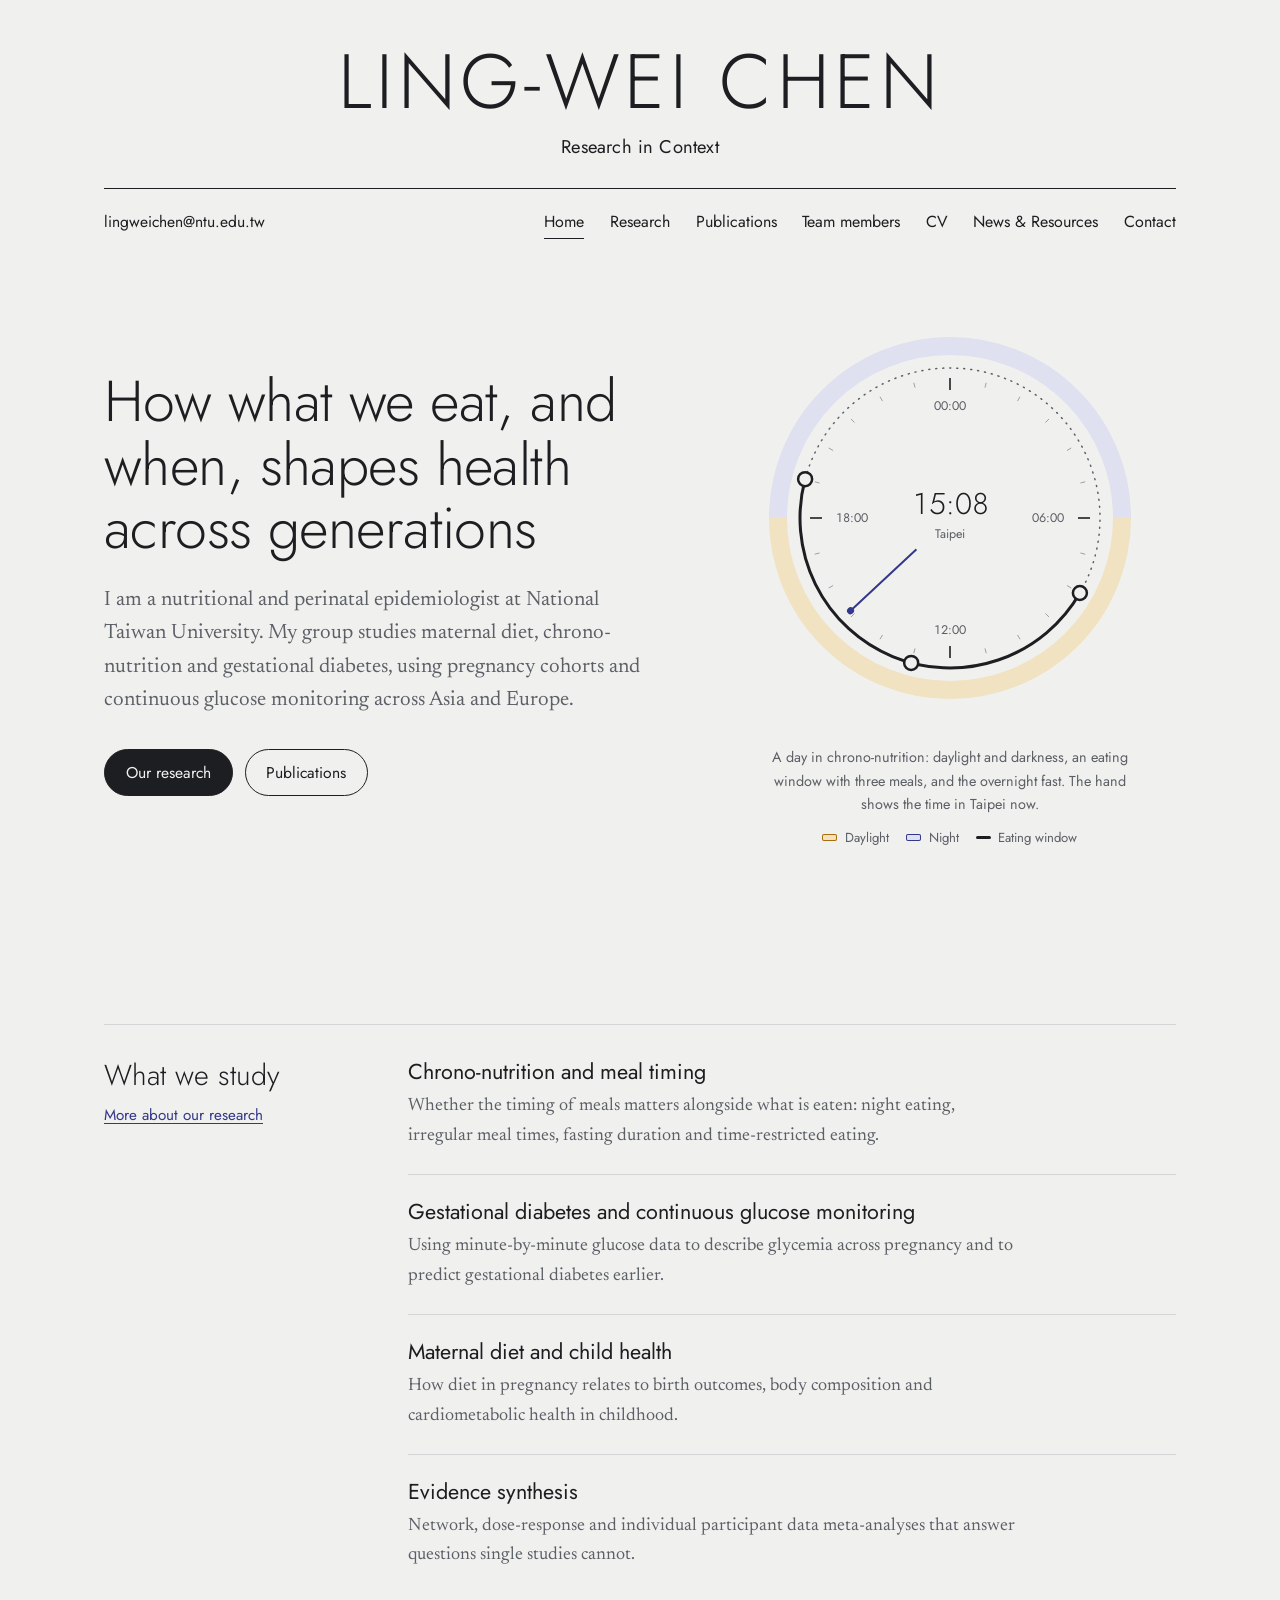
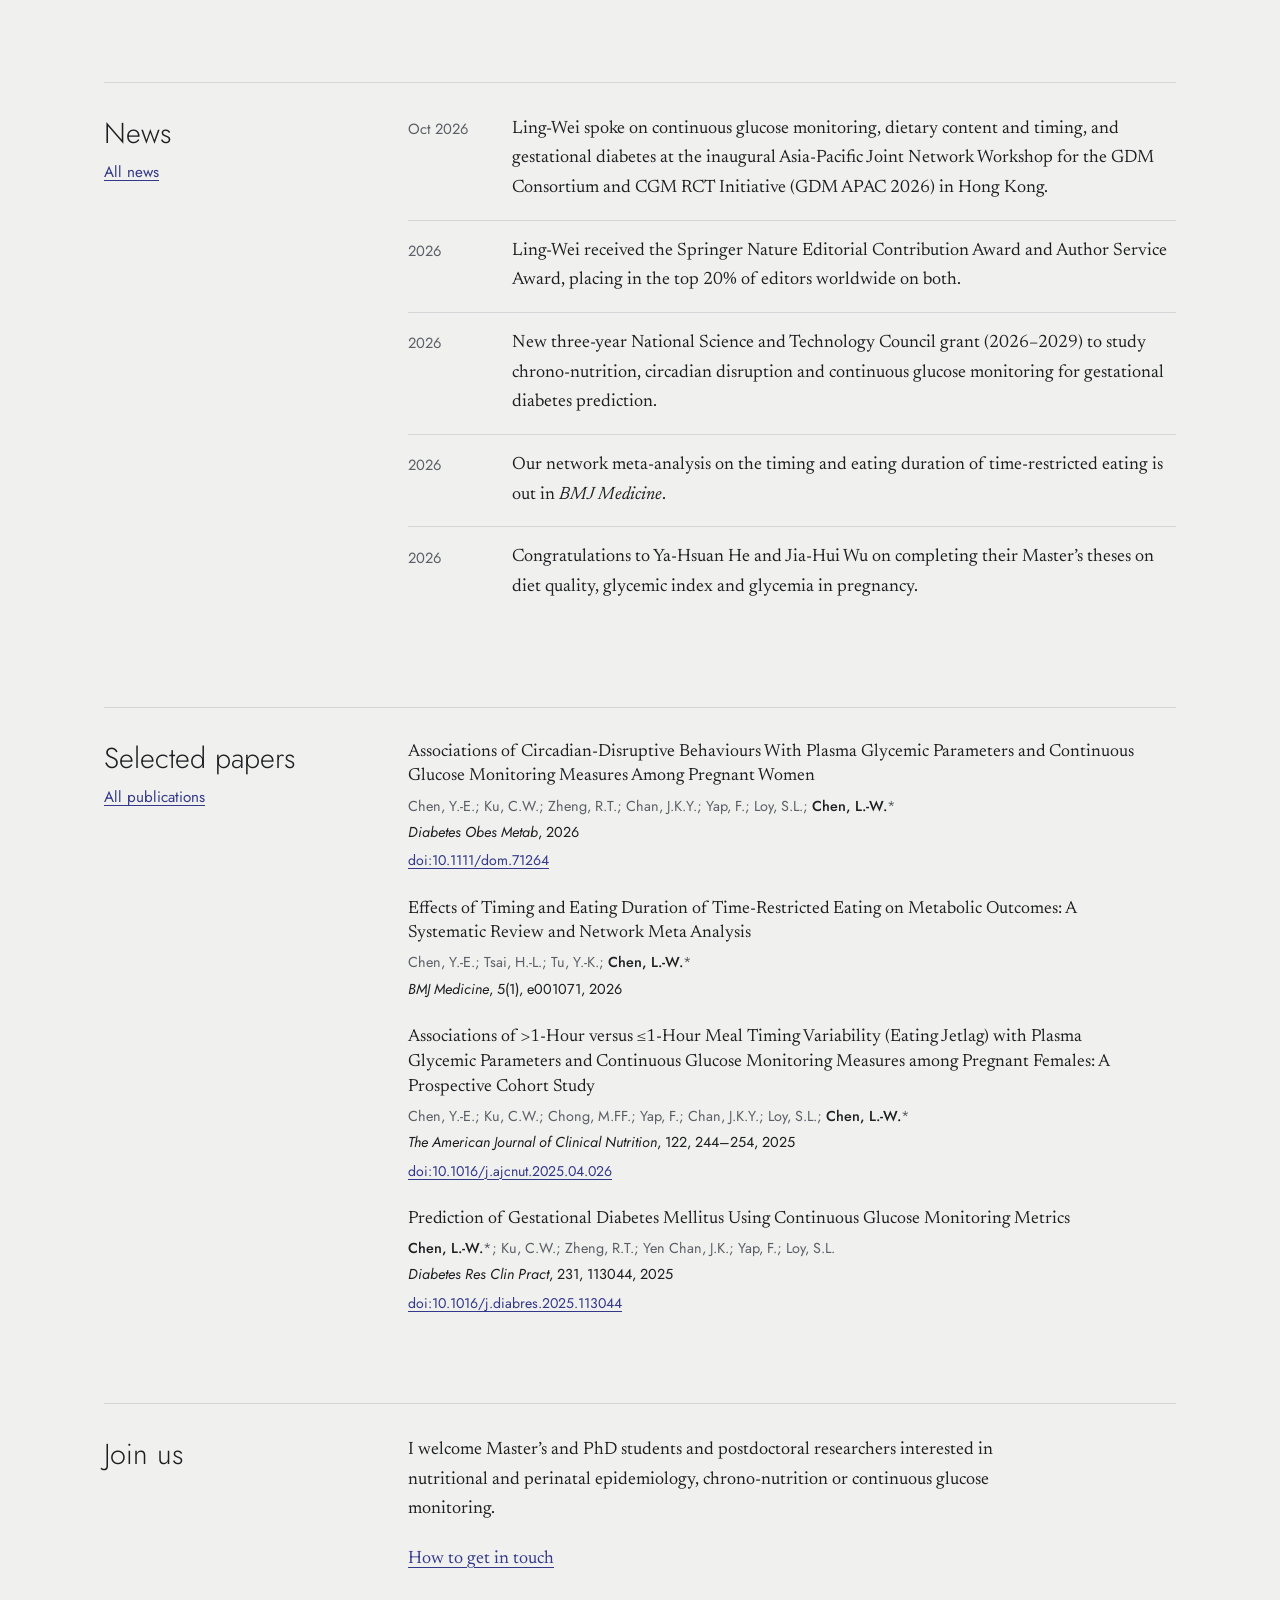
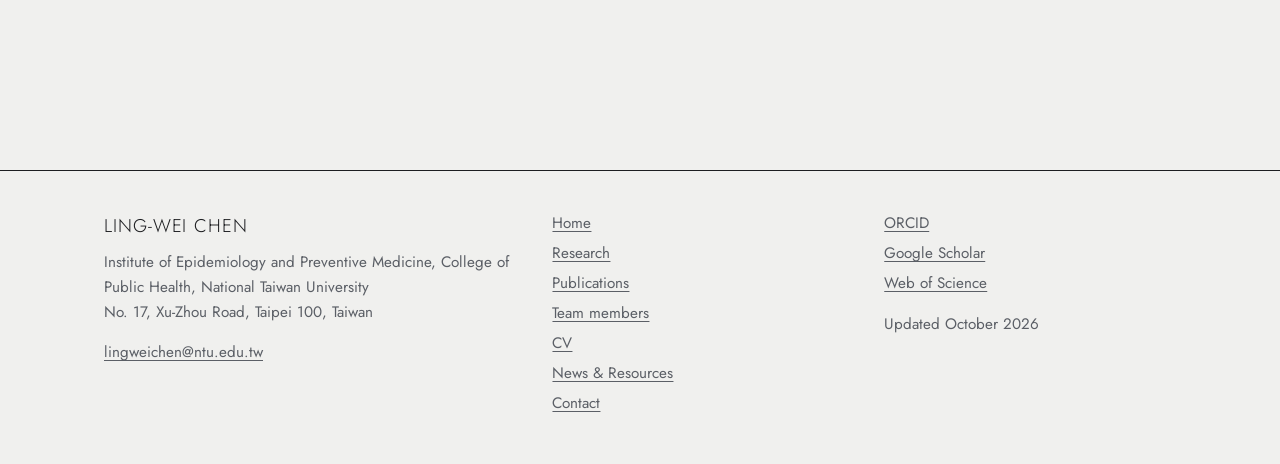
==== index.html @ ab0a74f5 "Add files via upload" ====
<!doctype html>
<html lang="en">
<head>
  <meta charset="utf-8">
  <meta name="viewport" content="width=device-width, initial-scale=1">
  <title>Ling-Wei Chen | Research in Context</title>
  <meta name="description" content="Ling-Wei Chen, nutritional and perinatal epidemiologist at National Taiwan University: maternal diet, chrono-nutrition, gestational diabetes and continuous glucose monitoring.">
  <meta name="theme-color" content="#f0f0ee" media="(prefers-color-scheme: light)">
  <meta name="theme-color" content="#15161a" media="(prefers-color-scheme: dark)">
  <link rel="icon" href="favicon.svg" type="image/svg+xml">
  <link rel="preconnect" href="https://fonts.googleapis.com">
  <link rel="preconnect" href="https://fonts.gstatic.com" crossorigin>
  <link rel="stylesheet" href="https://fonts.googleapis.com/css2?family=Jost:wght@300;400;500&family=Newsreader:ital,opsz,wght@0,6..72,400;0,6..72,500;1,6..72,400&display=swap">
  <link rel="stylesheet" href="style.css">
</head>
<body class="home">
  <div id="site-header"></div>

  <main id="main">
    <section class="hero">
      <div class="wrap">
        <div>
          <h1>How what we eat, and when, shapes health across generations</h1>
          <p class="lede">I am a nutritional and perinatal epidemiologist at National Taiwan University. My group studies maternal diet, chrono-nutrition and gestational diabetes, using pregnancy cohorts and continuous glucose monitoring across Asia and Europe.</p>
          <div class="actions">
            <a class="button primary" href="research.html">Our research</a>
            <a class="button" href="publications.html">Publications</a>
          </div>
        </div>
        <figure class="dial-figure" data-render="dial">
          <figcaption>A day in chrono-nutrition: daylight and darkness, an eating window with three meals, and the overnight fast. The hand shows the time in Taipei now.</figcaption>
          <div class="dial-key" aria-hidden="true">
            <span><i class="swatch day"></i>Daylight</span>
            <span><i class="swatch night"></i>Night</span>
            <span><i class="swatch eat"></i>Eating window</span>
          </div>
        </figure>
      </div>
    </section>
    <section class="section">
      <div class="wrap"><div class="split">
        <header>
          <h2>What we study</h2>
          <p><a href="research.html">More about our research</a></p>
        </header>
        <div>
          <ul class="themes">
            <li class="theme">
              <h3>Chrono-nutrition and meal timing</h3>
              <p>Whether the timing of meals matters alongside what is eaten: night eating, irregular meal times, fasting duration and time-restricted eating.</p>
            </li>
            <li class="theme">
              <h3>Gestational diabetes and continuous glucose monitoring</h3>
              <p>Using minute-by-minute glucose data to describe glycemia across pregnancy and to predict gestational diabetes earlier.</p>
            </li>
            <li class="theme">
              <h3>Maternal diet and child health</h3>
              <p>How diet in pregnancy relates to birth outcomes, body composition and cardiometabolic health in childhood.</p>
            </li>
            <li class="theme">
              <h3>Evidence synthesis</h3>
              <p>Network, dose-response and individual participant data meta-analyses that answer questions single studies cannot.</p>
            </li>
          </ul>
        </div>
      </div></div>
    </section>
    <section class="section">
      <div class="wrap"><div class="split">
        <header>
          <h2>News</h2>
          <p><a href="news.html">All news</a></p>
        </header>
        <div>
          <ul class="news-list" data-render="news" data-limit="5"></ul>
        </div>
      </div></div>
    </section>
    <section class="section">
      <div class="wrap"><div class="split">
        <header>
          <h2>Selected papers</h2>
          <p><a href="publications.html">All publications</a></p>
        </header>
        <div>
          <ol class="pubs" data-render="selected" data-limit="4"></ol>
        </div>
      </div></div>
    </section>
    <section class="section">
      <div class="wrap"><div class="split">
        <header>
          <h2>Join us</h2>
        </header>
        <div>
          <div class="prose">
            <p>I welcome Master’s and PhD students and postdoctoral researchers interested in nutritional and perinatal epidemiology, chrono-nutrition or continuous glucose monitoring.</p>
            <p><a href="contact.html">How to get in touch</a></p>
          </div>
        </div>
      </div></div>
    </section>

  </main>

  <div id="site-footer"></div>

  <!-- Your content is in the content-*.js files; script.js puts it on the page -->
  <script src="content-site.js"></script>
  <script src="content-news.js"></script>
  <script src="content-publications.js"></script>
  <script src="content-people.js"></script>
  <script src="content-grants.js"></script>
  <script src="content-cv.js"></script>
  <script src="script.js"></script>
</body>
</html>
---- style.css ----
/* ===========================================================
   Ling-Wei Chen — stylesheet
   Colours and fonts are defined once here. Change a value to
   restyle the whole site. Dark-mode values follow below.
   =========================================================== */

:root {
  --paper: #f0f0ee;
  --surface: #fafaf8;
  --ink: #1d1e21;
  --muted: #5b5f66;
  --rule: #d3d5d6;
  --night: #33388a;        /* links, clock hand, night band */
  --night-soft: #dfe0f0;
  --day: #a96d0b;          /* daylight band, small markers */
  --day-soft: #f1e2c2;

  --sans: "Jost", "Noto Sans TC", "Futura", "Avenir Next", system-ui, sans-serif;
  --serif: "Newsreader", "Noto Serif TC", Georgia, "Times New Roman", serif;

  --wrap: 72rem;
  --gutter: clamp(1.25rem, 4vw, 2.5rem);
  --space: clamp(3rem, 7vw, 5.5rem);

  color-scheme: light;
}

@media (prefers-color-scheme: dark) {
  :root {
    --paper: #15161a;
    --surface: #1c1d23;
    --ink: #e8e8ea;
    --muted: #a0a3aa;
    --rule: #2e3037;
    --night: #a9adf4;
    --night-soft: #272a4c;
    --day: #e4ad4d;
    --day-soft: #3a3121;
    color-scheme: dark;
  }
}

/* ---------- Base ---------- */

*, *::before, *::after { box-sizing: border-box; }
html { -webkit-text-size-adjust: 100%; }

body {
  margin: 0;
  background: var(--paper);
  color: var(--ink);
  font-family: var(--serif);
  font-size: 1.125rem;
  line-height: 1.65;
  -webkit-font-smoothing: antialiased;
}

img { max-width: 100%; display: block; }

a {
  color: var(--night);
  text-decoration: underline;
  text-decoration-thickness: 1px;
  text-underline-offset: 0.2em;
}
a:hover { text-decoration-thickness: 2px; }

:focus-visible { outline: 2px solid var(--night); outline-offset: 3px; border-radius: 2px; }

h1, h2, h3 { margin: 0; font-family: var(--sans); font-weight: 300; }

h1 {
  font-size: clamp(2.2rem, 5vw, 3.6rem);
  line-height: 1.1;
  letter-spacing: -0.01em;
}
h2 { font-size: clamp(1.45rem, 2.4vw, 1.8rem); line-height: 1.25; }
h3 { font-size: 1.1rem; font-weight: 500; line-height: 1.35; }

p { margin: 0 0 1em; }
p:last-child { margin-bottom: 0; }

.wrap { max-width: var(--wrap); margin-inline: auto; padding-inline: var(--gutter); }
.muted { color: var(--muted); }
.ui { font-family: var(--sans); }

.skip-link {
  position: absolute; left: -999px; top: 0.5rem;
  background: var(--surface); padding: 0.5rem 1rem; z-index: 100;
  font-family: var(--sans);
}
.skip-link:focus { left: 0.5rem; }

/* ---------- Header: centred name, hairline, menu ---------- */

.site-header { font-family: var(--sans); }

.masthead {
  text-align: center;
  padding-block: clamp(1.75rem, 4vw, 2.75rem) clamp(1.1rem, 2.5vw, 1.6rem);
  border-bottom: 1px solid var(--ink);
}
.wordmark { color: var(--ink); text-decoration: none; display: inline-block; }
.wordmark-name {
  display: block;
  font-weight: 300;
  font-size: clamp(2rem, 6vw, 3.9rem);
  line-height: 1;
  letter-spacing: 0.06em;
  text-transform: uppercase;
}
.wordmark-sub {
  display: block;
  margin-top: 0.7rem;
  font-size: clamp(0.95rem, 1.6vw, 1.15rem);
  color: var(--ink);
  letter-spacing: 0.01em;
}
.home .wordmark-name { font-size: clamp(2.3rem, 7.5vw, 4.8rem); }

.menu-row {
  display: flex;
  align-items: center;
  justify-content: space-between;
  gap: 1rem 2rem;
  padding-block: 1.1rem;
}
.menu-email { color: var(--ink); text-decoration: none; font-size: 0.98rem; white-space: nowrap; }
.menu-email:hover { color: var(--night); }

.site-nav ul { display: flex; flex-wrap: wrap; gap: 0.25rem clamp(1rem, 2vw, 1.75rem); list-style: none; margin: 0; padding: 0; }
.site-nav a {
  color: var(--ink);
  text-decoration: none;
  font-size: 1rem;
  padding-block: 0.3rem;
  border-bottom: 1px solid transparent;
}
.site-nav a:hover { border-bottom-color: var(--muted); }
.site-nav a[aria-current="page"] { border-bottom-color: var(--ink); }

.nav-toggle {
  display: none;
  background: none;
  border: 1px solid var(--ink);
  color: var(--ink);
  font: inherit;
  font-size: 0.95rem;
  padding: 0.35rem 1rem;
  border-radius: 999px;
  cursor: pointer;
}

@media (max-width: 60rem) {
  .menu-row { flex-wrap: wrap; }
  .nav-toggle { display: block; }
  .site-nav { display: none; width: 100%; }
  .site-nav.open { display: block; }
  .site-nav ul { flex-direction: column; gap: 0; }
  .site-nav li { border-top: 1px solid var(--rule); }
  .site-nav a { display: block; padding: 0.75rem 0; border-bottom: 0; }
  .site-nav a[aria-current="page"] { font-weight: 500; }
}

/* ---------- Hero (home) ---------- */

.hero .wrap {
  display: grid;
  grid-template-columns: minmax(0, 1.2fr) minmax(0, 1fr);
  gap: clamp(2rem, 6vw, 5rem);
  align-items: center;
  padding-block: clamp(2rem, 5vw, 4rem) clamp(3rem, 7vw, 5.5rem);
}
.hero h1 { max-width: 16ch; }

.lede {
  font-size: clamp(1.15rem, 1.7vw, 1.3rem);
  line-height: 1.6;
  color: var(--muted);
  max-width: 34rem;
  margin-top: 1.5rem;
}

.actions { display: flex; flex-wrap: wrap; gap: 0.75rem; margin-top: 2rem; }

.button {
  display: inline-block;
  font-family: var(--sans);
  font-size: 0.98rem;
  padding: 0.6rem 1.3rem;
  border-radius: 999px;
  text-decoration: none;
  border: 1px solid var(--ink);
  color: var(--ink);
}
.button:hover { background: var(--ink); color: var(--paper); }
.button.primary { background: var(--ink); color: var(--paper); }
.button.primary:hover { background: var(--night); border-color: var(--night); }

.dial-figure { margin: 0; justify-self: center; width: 100%; max-width: 25rem; }
.dial-figure svg { width: 100%; height: auto; overflow: visible; }
.dial-figure figcaption {
  font-family: var(--sans);
  font-size: 0.9rem;
  color: var(--muted);
  text-align: center;
  margin: 1rem auto 0;
  max-width: 23rem;
}
.dial-key {
  display: flex; justify-content: center; flex-wrap: wrap;
  gap: 0.4rem 1.1rem; margin-top: 0.6rem;
  font-family: var(--sans); font-size: 0.82rem; color: var(--muted);
}
.dial-key span { display: inline-flex; align-items: center; gap: 0.45rem; }
.swatch { width: 0.95rem; height: 0.4rem; border-radius: 2px; display: inline-block; }
.swatch.day { background: var(--day-soft); box-shadow: inset 0 0 0 1px var(--day); }
.swatch.night { background: var(--night-soft); box-shadow: inset 0 0 0 1px var(--night); }
.swatch.eat { background: var(--ink); height: 0.2rem; }

.dial .eat-arc { stroke-dasharray: var(--len); stroke-dashoffset: var(--len); animation: draw 1.6s 0.3s cubic-bezier(.6,0,.2,1) forwards; }
.dial .meal { opacity: 0; animation: appear 0.4s forwards; }
@keyframes draw { to { stroke-dashoffset: 0; } }
@keyframes appear { to { opacity: 1; } }
@media (prefers-reduced-motion: reduce) {
  .dial .eat-arc { animation: none; stroke-dashoffset: 0; }
  .dial .meal { animation: none; opacity: 1; }
}

@media (max-width: 52rem) {
  .hero .wrap { grid-template-columns: 1fr; }
  .dial-figure { max-width: 20rem; }
}

/* ---------- Page header (inner pages) ---------- */

.page-head .wrap { padding-block: clamp(2.5rem, 6vw, 4.5rem) clamp(1.25rem, 3vw, 2.25rem); }
.page-head .lede { margin-top: 1.1rem; }

/* ---------- Sections: heading left, content right ---------- */

.section { padding-block: var(--space); }
.section + .section { padding-top: 0; }
.page-head + .section { padding-top: clamp(1rem, 3vw, 2rem); }

.split {
  display: grid;
  grid-template-columns: 15rem minmax(0, 1fr);
  gap: 1.25rem clamp(2rem, 5vw, 4rem);
  border-top: 1px solid var(--rule);
  padding-top: 2rem;
}
.split > header p { color: var(--muted); font-family: var(--sans); font-size: 0.95rem; margin-top: 0.6rem; }
.split > header a { font-family: var(--sans); font-size: 0.95rem; }
@media (max-width: 52rem) { .split { grid-template-columns: 1fr; } }

.prose { max-width: 40rem; }
.prose p { margin-bottom: 1.1em; }

.meta, .news-date, .pub-authors, .pub-venue, .pub-links, .pub-count { font-family: var(--sans); }

/* ---------- Research ---------- */

.themes { list-style: none; margin: 0; padding: 0; }
.theme { padding-block: 1.4rem; border-bottom: 1px solid var(--rule); }
.theme:first-child { padding-top: 0; }
.theme:last-child { border-bottom: 0; }
.theme h3 { font-weight: 400; font-size: 1.35rem; margin-bottom: 0.35rem; }
.theme p { color: var(--muted); max-width: 38rem; }

.theme-detail { padding-block: 2rem; border-bottom: 1px solid var(--rule); }
.theme-detail:first-child { padding-top: 0; }
.theme-detail:last-child { border-bottom: 0; }
.theme-detail h3 { font-weight: 400; font-size: 1.55rem; margin-bottom: 0.75rem; }
.key-papers { font-family: var(--sans); font-size: 0.95rem; color: var(--muted); margin-top: 0.9rem; max-width: 40rem; }
.key-papers em { font-style: italic; }

.cohorts { display: grid; grid-template-columns: repeat(auto-fill, minmax(15rem, 1fr)); gap: 1.75rem 2.5rem; }
.cohorts h3 { margin-bottom: 0.25rem; }
.cohorts p { color: var(--muted); font-size: 1rem; }

/* ---------- Lists ---------- */

.news-list, .plain-list { list-style: none; margin: 0; padding: 0; }

.news-list li {
  display: grid;
  grid-template-columns: 5.5rem minmax(0, 1fr);
  gap: 1rem;
  padding-block: 1rem;
  border-bottom: 1px solid var(--rule);
}
.news-list li:first-child { padding-top: 0; }
.news-list li:last-child { border-bottom: 0; }
.news-date { color: var(--muted); font-size: 0.92rem; padding-top: 0.15rem; }
@media (max-width: 30rem) { .news-list li { grid-template-columns: 1fr; gap: 0.15rem; } }

.plain-list li { padding-block: 1rem; border-bottom: 1px solid var(--rule); }
.plain-list li:first-child { padding-top: 0; }
.plain-list li:last-child { border-bottom: 0; }
.plain-list .meta { color: var(--muted); font-size: 0.92rem; margin-top: 0.2rem; }

/* timeline rows: years, then what */
.timeline { list-style: none; margin: 0; padding: 0; }
.timeline li {
  display: grid;
  grid-template-columns: 6.5rem minmax(0, 1fr);
  gap: 1.25rem;
  padding-block: 0.85rem;
  border-bottom: 1px solid var(--rule);
}
.timeline li:first-child { padding-top: 0; }
.timeline li:last-child { border-bottom: 0; }
.timeline .years { font-family: var(--sans); color: var(--muted); font-size: 0.95rem; padding-top: 0.1rem; font-variant-numeric: tabular-nums; }
.timeline .place { color: var(--muted); font-size: 1rem; }
@media (max-width: 30rem) { .timeline li { grid-template-columns: 1fr; gap: 0.1rem; } }

/* ---------- Publications ---------- */

.pub-tools { display: flex; flex-wrap: wrap; align-items: center; gap: 0.75rem 1.25rem; margin-bottom: 0.9rem; font-family: var(--sans); }

.search {
  flex: 1 1 16rem;
  font: inherit;
  font-size: 1rem;
  color: var(--ink);
  background: var(--surface);
  border: 1px solid var(--rule);
  border-radius: 999px;
  padding: 0.6rem 1.15rem;
}
.search::placeholder { color: var(--muted); }

.segmented { display: inline-flex; flex-wrap: wrap; border: 1px solid var(--rule); border-radius: 999px; padding: 0.2rem; background: var(--surface); }
.segmented button {
  font: inherit; font-size: 0.92rem;
  border: 0; background: none; color: var(--muted);
  padding: 0.4rem 0.9rem; border-radius: 999px; cursor: pointer;
}
.segmented button[aria-pressed="true"] { background: var(--ink); color: var(--paper); }

.check { display: inline-flex; align-items: center; gap: 0.5rem; font-size: 0.95rem; color: var(--muted); cursor: pointer; }
.check input { accent-color: var(--night); width: 1rem; height: 1rem; }

.pub-count { font-size: 0.9rem; color: var(--muted); margin-bottom: 2rem; }

.year-group {
  display: grid;
  grid-template-columns: 6rem minmax(0, 1fr);
  gap: 1rem clamp(1.5rem, 4vw, 3rem);
  border-top: 1px solid var(--rule);
  padding-block: 1.75rem;
}
.year-label { font-family: var(--sans); font-weight: 300; font-size: 1.9rem; line-height: 1; color: var(--muted); font-variant-numeric: tabular-nums; }
@media (max-width: 40rem) { .year-group { grid-template-columns: 1fr; } }

.pubs { list-style: none; margin: 0; padding: 0; }
.pub { padding-bottom: 1.5rem; max-width: 46rem; }
.pub:last-child { padding-bottom: 0; }
.pub-title { font-size: 1.1rem; line-height: 1.4; }
.pub-authors { color: var(--muted); font-size: 0.9rem; margin-top: 0.35rem; }
.pub-authors strong { color: var(--ink); font-weight: 500; }
.pub-venue { font-size: 0.9rem; margin-top: 0.15rem; }
.pub-links { font-size: 0.88rem; margin-top: 0.3rem; }
.pub-type { color: var(--day); }

.empty { color: var(--muted); padding-block: 2rem; border-top: 1px solid var(--rule); font-family: var(--sans); }

/* ---------- Team ---------- */

.pi { display: grid; grid-template-columns: 12rem minmax(0, 1fr); gap: clamp(1.5rem, 4vw, 3rem); align-items: start; }
@media (max-width: 40rem) { .pi { grid-template-columns: 1fr; } }

.portrait, .monogram { width: 100%; max-width: 12rem; aspect-ratio: 4 / 5; border-radius: 0.4rem; object-fit: cover; }
.monogram {
  display: grid; place-items: center;
  background: var(--night-soft); color: var(--night);
  font-family: var(--sans); font-weight: 300; font-size: 3rem; letter-spacing: 0.04em;
}
.monogram.small, .portrait.small { width: 3.5rem; height: 3.5rem; aspect-ratio: 1; border-radius: 50%; }
.monogram.small { font-size: 1.15rem; }

.pi h2 { margin-bottom: 0.15rem; }
.pi .role { color: var(--muted); font-family: var(--sans); margin-bottom: 1.25rem; }

.facts { margin: 1.5rem 0 0; display: grid; grid-template-columns: 7rem minmax(0, 1fr); gap: 0.5rem 1rem; font-size: 1rem; }
.facts dt { color: var(--muted); font-family: var(--sans); font-size: 0.95rem; }
.facts dd { margin: 0; }

.member-grid { list-style: none; margin: 0; padding: 0; display: grid; grid-template-columns: repeat(auto-fill, minmax(16rem, 1fr)); gap: 1.75rem 2rem; }
.member { display: grid; grid-template-columns: 3.5rem minmax(0, 1fr); gap: 0.9rem; align-items: start; }
.member-name { font-family: var(--sans); font-size: 1.15rem; line-height: 1.3; }
.member .meta { color: var(--muted); font-size: 0.92rem; }
.member .topic { font-size: 0.98rem; margin-top: 0.25rem; }

.alumni h3 { font-weight: 400; }
.alumni .thesis { font-style: italic; color: var(--muted); font-size: 1rem; margin-top: 0.2rem; }

/* ---------- Resources ---------- */

.courses { list-style: none; margin: 0; padding: 0; }
.courses li { display: grid; grid-template-columns: minmax(0, 1fr) auto; gap: 0.25rem 1.5rem; padding-block: 0.9rem; border-bottom: 1px solid var(--rule); }
.courses li:first-child { padding-top: 0; }
.courses li:last-child { border-bottom: 0; }
.courses .meta { color: var(--muted); font-size: 0.92rem; text-align: right; }
@media (max-width: 30rem) { .courses li { grid-template-columns: 1fr; } .courses .meta { text-align: left; } }

.callout { background: var(--surface); border: 1px solid var(--rule); border-radius: 0.6rem; padding: 1.5rem 1.75rem; max-width: 40rem; margin-bottom: 2rem; }
.callout h3 { margin-bottom: 0.4rem; }

/* ---------- Contact ---------- */

.contact-grid { display: grid; grid-template-columns: repeat(auto-fit, minmax(14rem, 1fr)); gap: 1.75rem 2.5rem; }
.contact-grid h3 { margin-bottom: 0.35rem; }
.contact-grid p { color: var(--muted); }
.contact-grid a { word-break: break-word; }

/* ---------- Footer ---------- */

.site-footer { border-top: 1px solid var(--ink); margin-top: var(--space); font-family: var(--sans); font-size: 0.95rem; color: var(--muted); }
.site-footer .wrap { display: grid; grid-template-columns: minmax(0, 1.4fr) minmax(0, 1fr) minmax(0, 1fr); gap: 1.5rem 2.5rem; padding-block: 2.5rem 3rem; }
.footer-name { font-size: 1.15rem; color: var(--ink); letter-spacing: 0.05em; text-transform: uppercase; font-weight: 300; margin-bottom: 0.5rem; }
.site-footer ul { list-style: none; margin: 0; padding: 0; }
.site-footer li + li { margin-top: 0.3rem; }
.site-footer a { color: var(--muted); }
.site-footer a:hover { color: var(--ink); }
@media (max-width: 40rem) { .site-footer .wrap { grid-template-columns: 1fr; } }
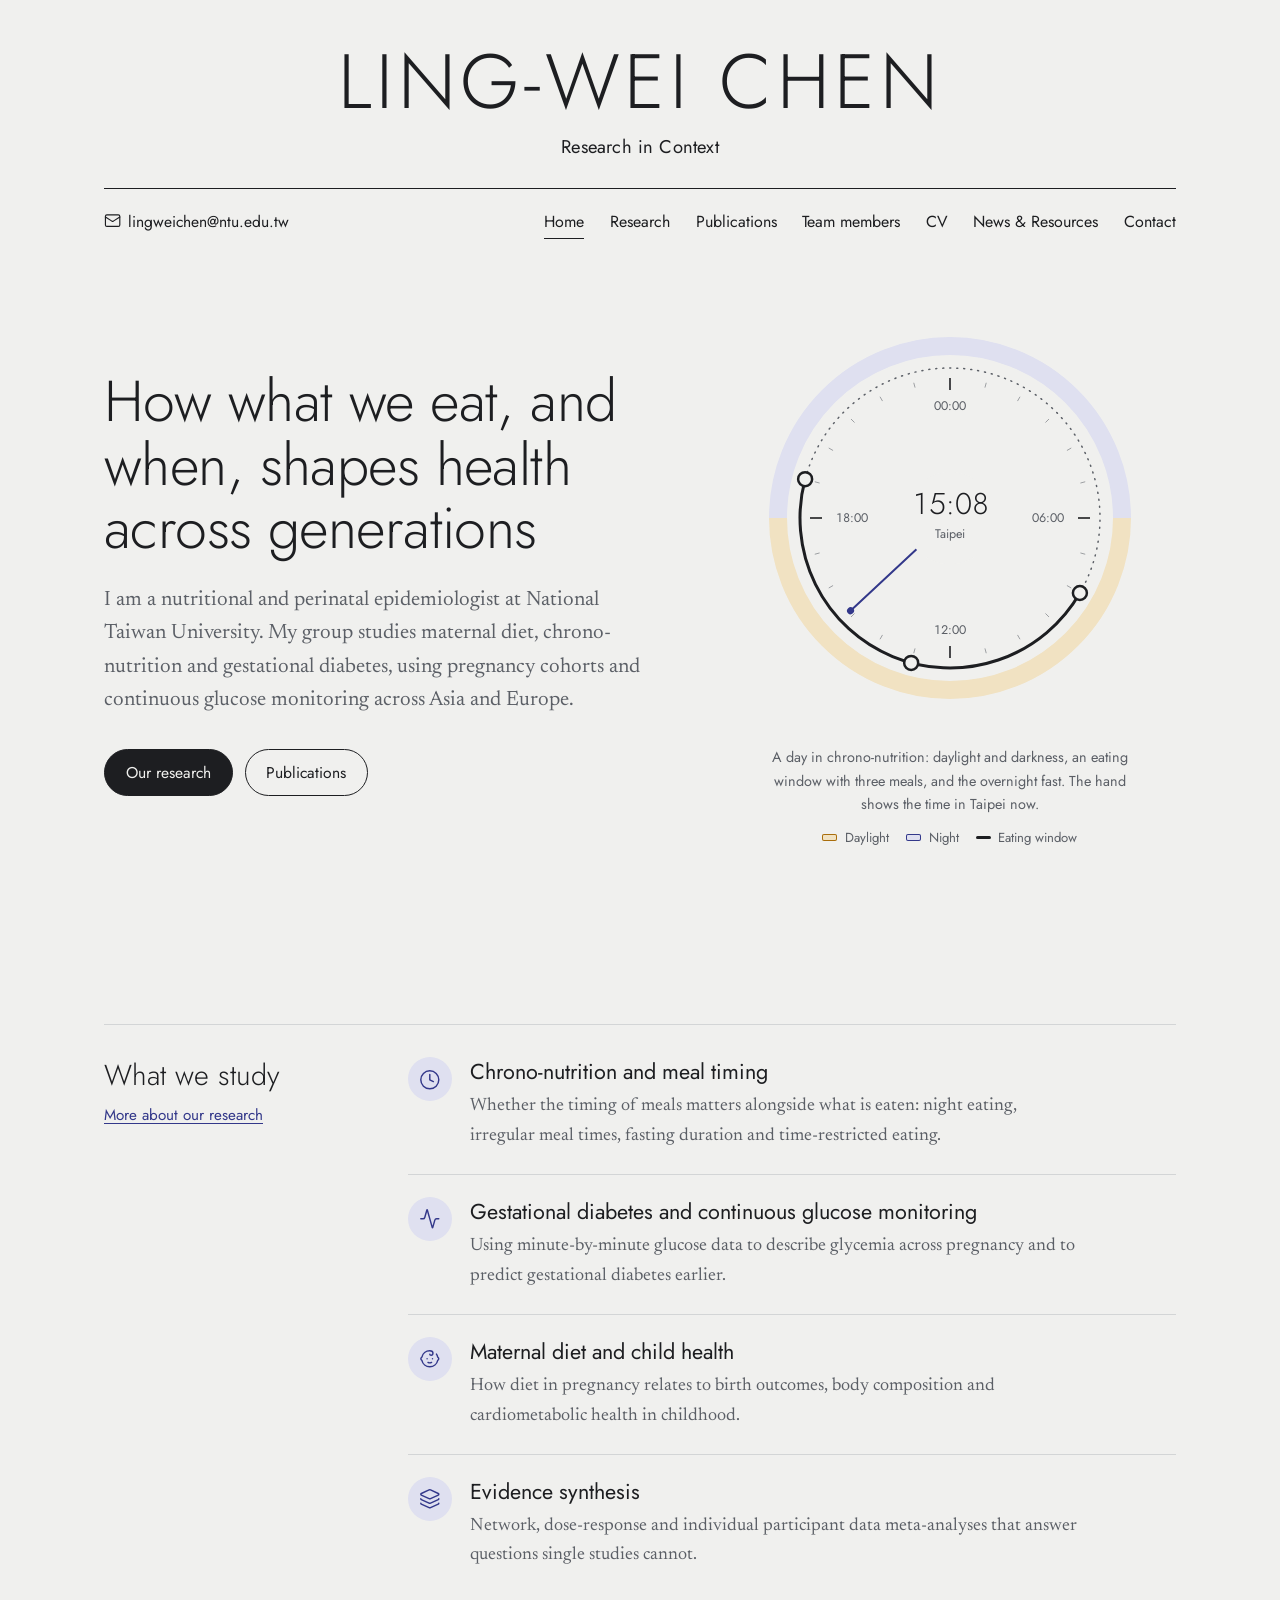
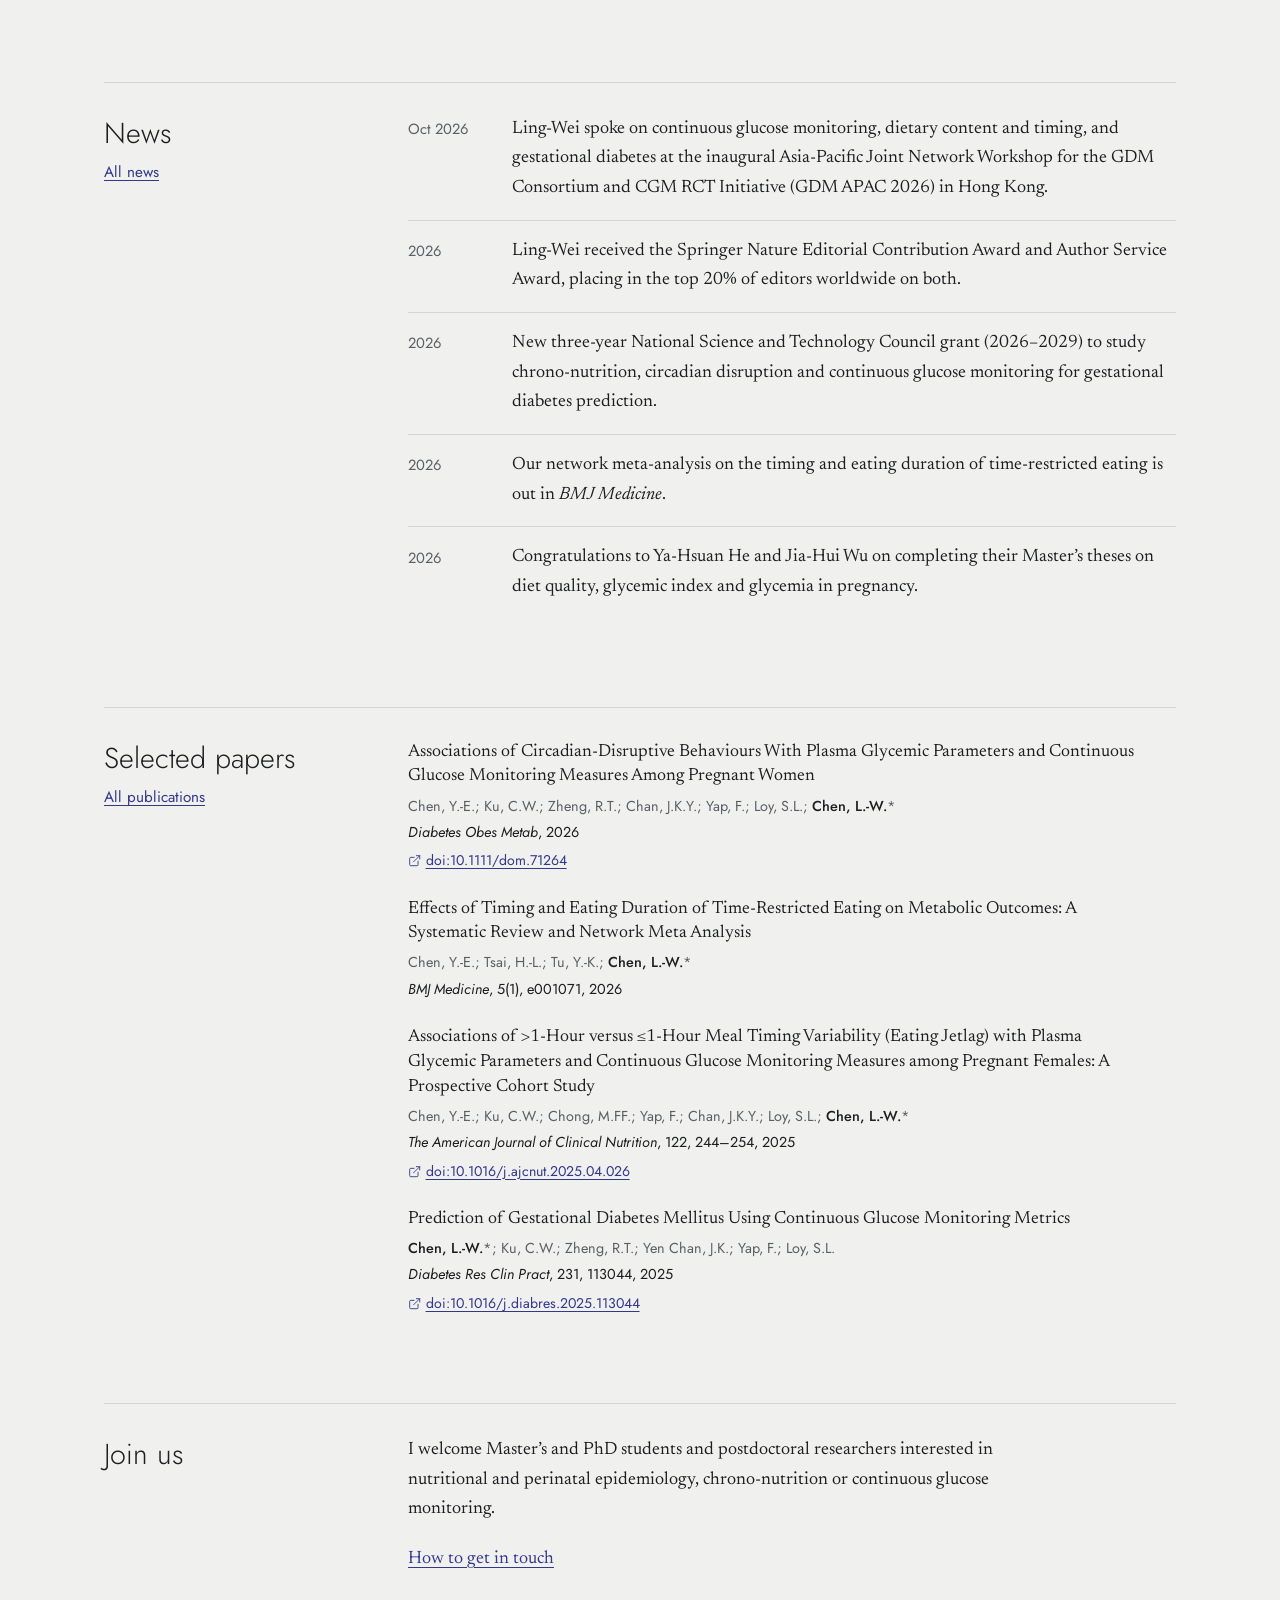
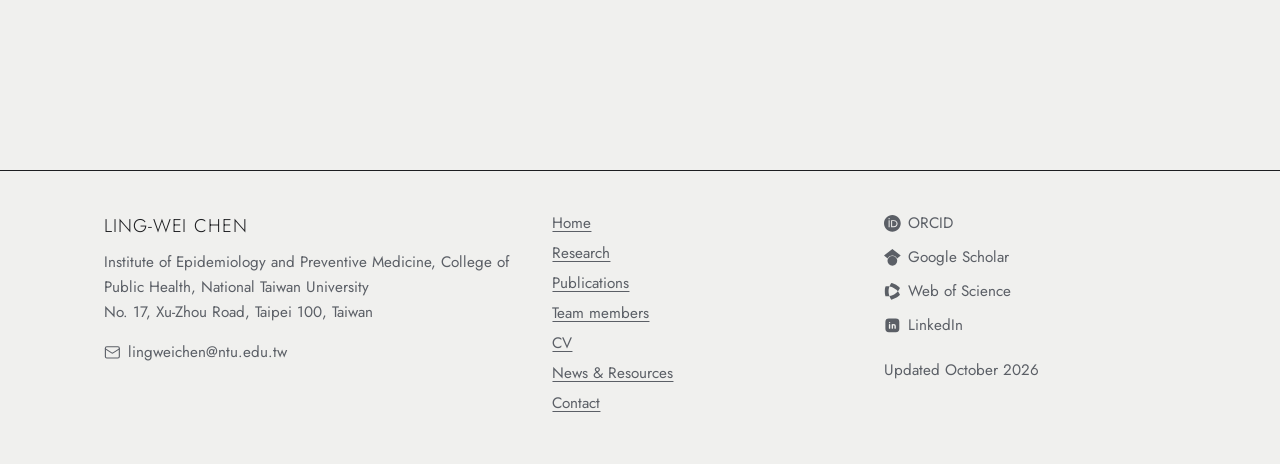
==== commit a785cbac: "Add files via upload" ====
--- a/index.html
+++ b/index.html
@@ -45,19 +45,19 @@
         </header>
         <div>
           <ul class="themes">
-            <li class="theme">
+            <li class="theme" data-icon="clock">
               <h3>Chrono-nutrition and meal timing</h3>
               <p>Whether the timing of meals matters alongside what is eaten: night eating, irregular meal times, fasting duration and time-restricted eating.</p>
             </li>
-            <li class="theme">
+            <li class="theme" data-icon="glucose">
               <h3>Gestational diabetes and continuous glucose monitoring</h3>
               <p>Using minute-by-minute glucose data to describe glycemia across pregnancy and to predict gestational diabetes earlier.</p>
             </li>
-            <li class="theme">
+            <li class="theme" data-icon="baby">
               <h3>Maternal diet and child health</h3>
               <p>How diet in pregnancy relates to birth outcomes, body composition and cardiometabolic health in childhood.</p>
             </li>
-            <li class="theme">
+            <li class="theme" data-icon="layers">
               <h3>Evidence synthesis</h3>
               <p>Network, dose-response and individual participant data meta-analyses that answer questions single studies cannot.</p>
             </li>
--- a/style.css
+++ b/style.css
@@ -425,3 +425,43 @@
 .site-footer a { color: var(--muted); }
 .site-footer a:hover { color: var(--ink); }
 @media (max-width: 40rem) { .site-footer .wrap { grid-template-columns: 1fr; } }
+
+/* ---------- Icons ---------- */
+
+.icon { width: 1.1em; height: 1.1em; flex-shrink: 0; }
+.icon.lead { display: inline-block; vertical-align: -0.17em; margin-right: 0.45em; }
+a .icon.lead { color: inherit; }
+h3 > .icon.lead { color: var(--night); }
+.prose strong > .icon.lead { color: var(--night); }
+.pub-links .icon.lead { width: 0.95em; height: 0.95em; margin-right: 0.3em; }
+
+/* round badges beside the research themes */
+.has-badge { display: grid; grid-template-columns: 2.75rem minmax(0, 1fr); column-gap: 1.1rem; }
+.has-badge > .badge { grid-row: 1 / span 4; }
+.has-badge > :not(.badge) { grid-column: 2; }
+.badge {
+  width: 2.75rem; height: 2.75rem; border-radius: 50%;
+  display: grid; place-items: center;
+  background: var(--night-soft); color: var(--night);
+}
+.badge .icon { width: 1.35rem; height: 1.35rem; }
+.theme-detail.has-badge > .badge { margin-top: 0.1rem; }
+@media (max-width: 30rem) {
+  .has-badge { grid-template-columns: 2.25rem minmax(0, 1fr); column-gap: 0.85rem; }
+  .badge { width: 2.25rem; height: 2.25rem; }
+  .badge .icon { width: 1.1rem; height: 1.1rem; }
+}
+
+/* profile links as small rounded buttons */
+.pills { display: flex; flex-wrap: wrap; gap: 0.5rem; }
+.pill {
+  display: inline-flex; align-items: center;
+  font-family: var(--sans); font-size: 0.9rem;
+  padding: 0.35rem 0.85rem; border-radius: 999px;
+  border: 1px solid var(--rule); background: var(--surface);
+  color: var(--ink); text-decoration: none;
+}
+.pill:hover { border-color: var(--night); color: var(--night); }
+.pill .icon.lead { margin-right: 0.4em; }
+.site-footer .with-icon { text-decoration: none; display: inline-flex; align-items: center; }
+.site-footer .with-icon:hover { text-decoration: underline; }
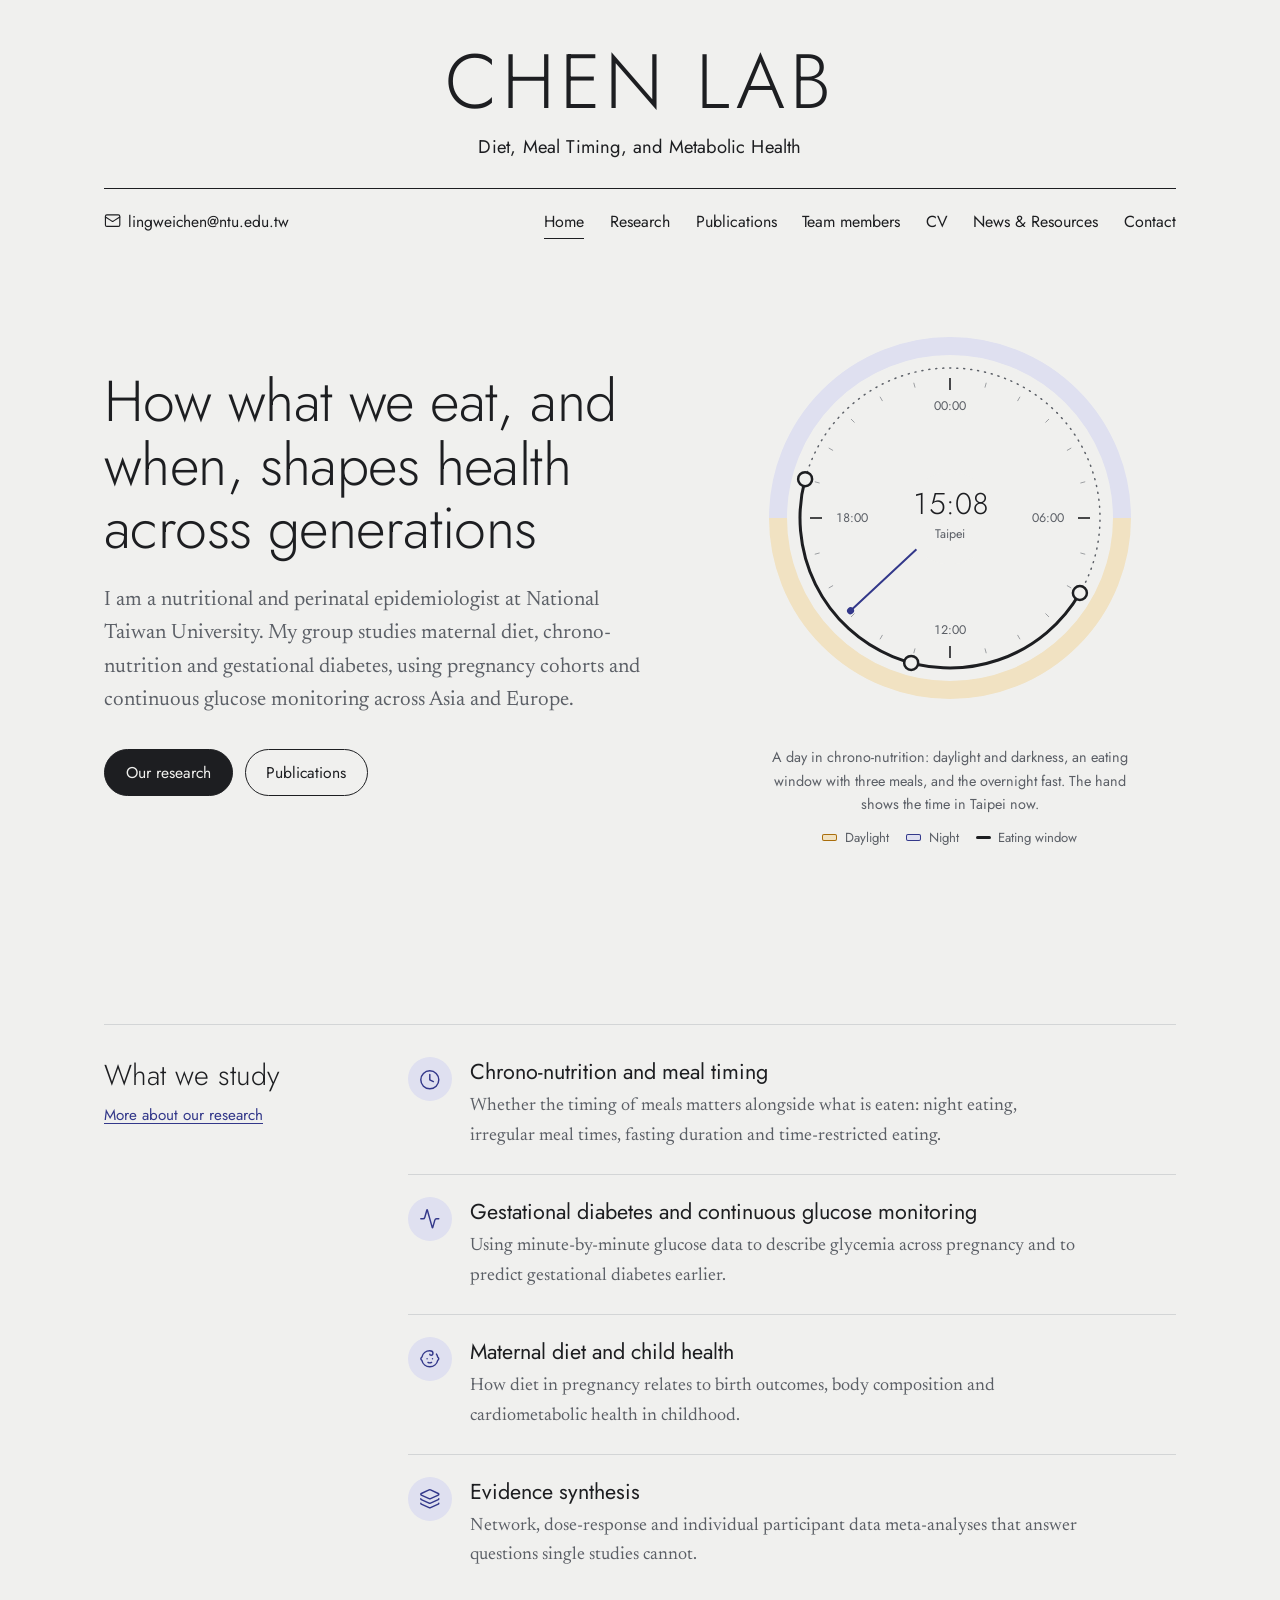
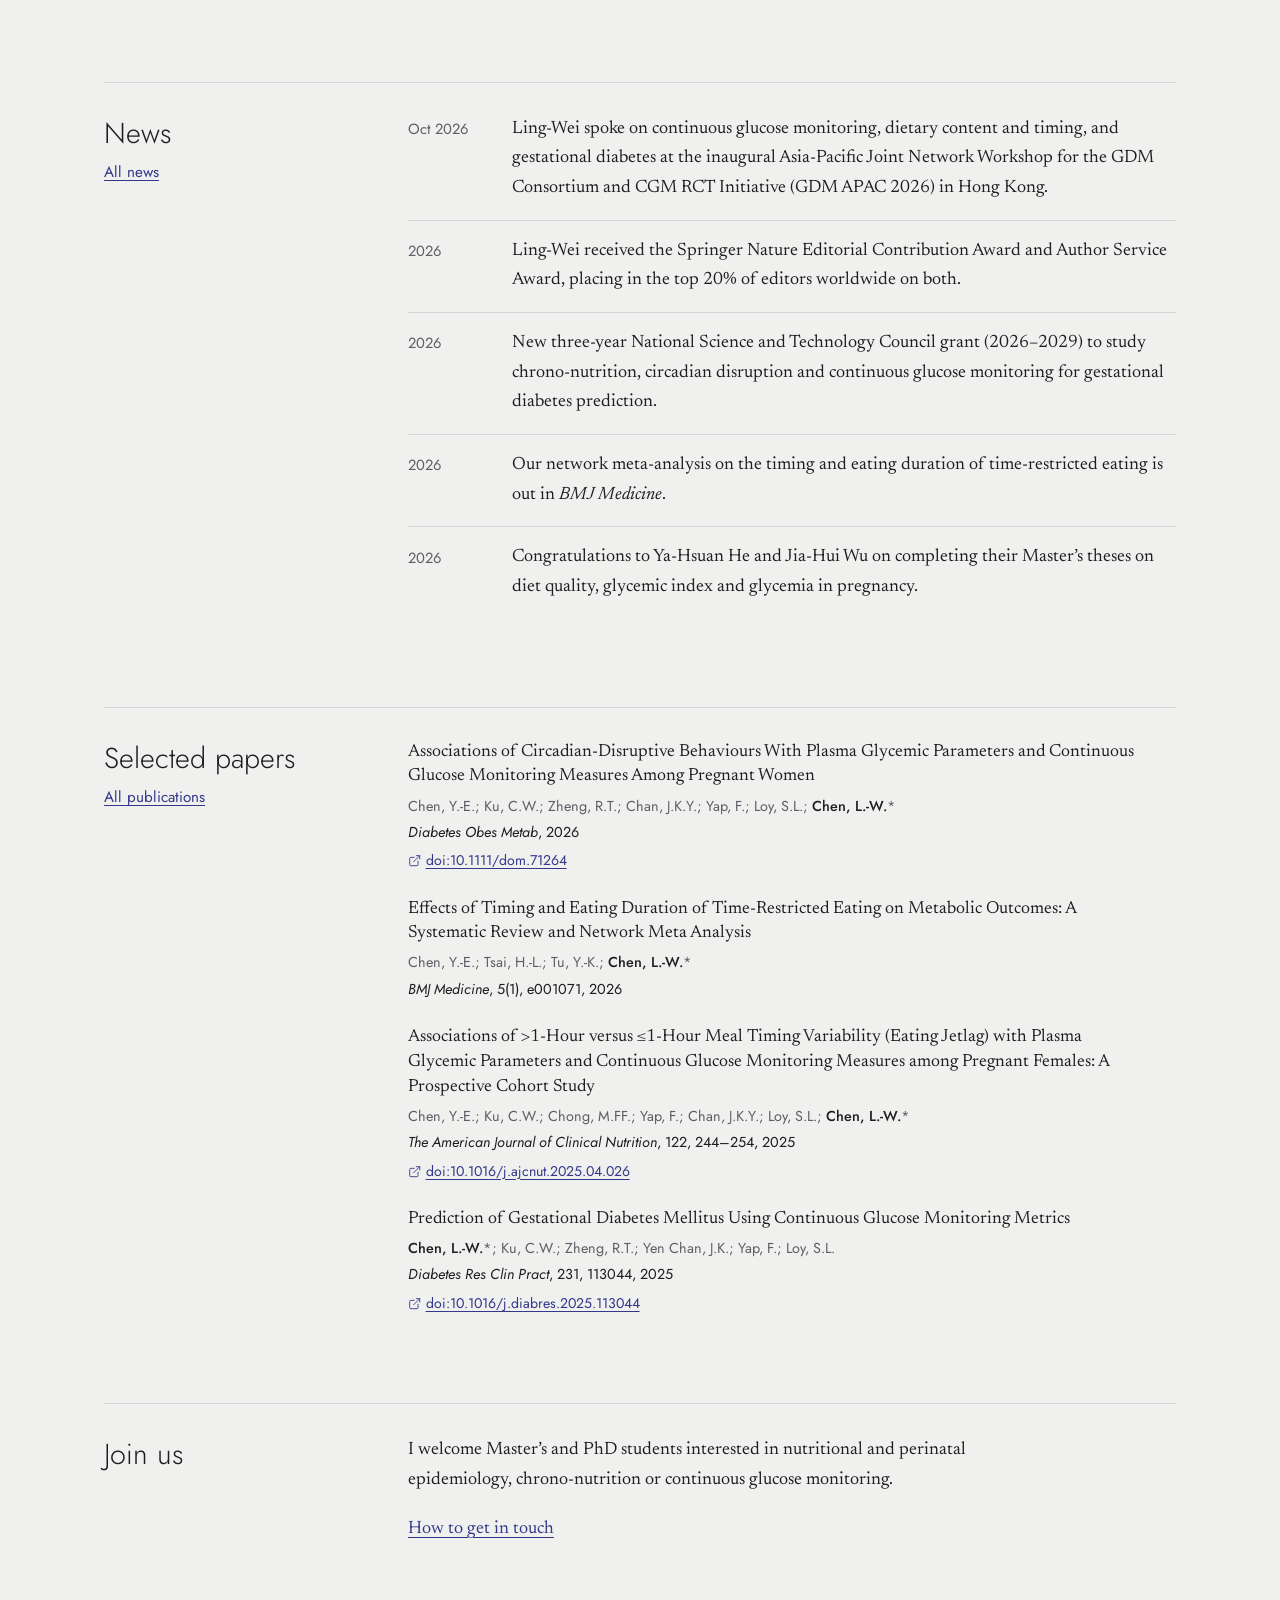
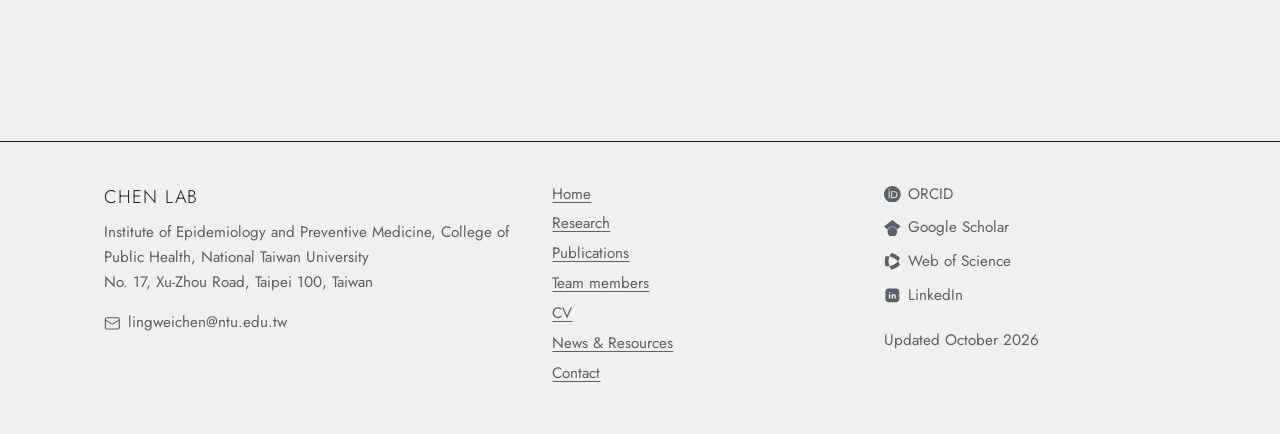
==== commit 546c75f8: "Update index.html" ====
--- a/index.html
+++ b/index.html
@@ -94,7 +94,7 @@
         </header>
         <div>
           <div class="prose">
-            <p>I welcome Master’s and PhD students and postdoctoral researchers interested in nutritional and perinatal epidemiology, chrono-nutrition or continuous glucose monitoring.</p>
+            <p>I welcome Master’s and PhD students interested in nutritional and perinatal epidemiology, chrono-nutrition or continuous glucose monitoring.</p>
             <p><a href="contact.html">How to get in touch</a></p>
           </div>
         </div>
--- a/style.css
+++ b/style.css
@@ -14,6 +14,10 @@
   --night-soft: #dfe0f0;
   --day: #a96d0b;          /* daylight band, small markers */
   --day-soft: #f1e2c2;
+  --j1: #33388a;           /* career journey: one colour per country */
+  --j2: #3f7d6b;
+  --j3: #b9790f;
+  --j4: #8a3f5f;
 
   --sans: "Jost", "Noto Sans TC", "Futura", "Avenir Next", system-ui, sans-serif;
   --serif: "Newsreader", "Noto Serif TC", Georgia, "Times New Roman", serif;
@@ -36,6 +40,10 @@
     --night-soft: #272a4c;
     --day: #e4ad4d;
     --day-soft: #3a3121;
+    --j1: #a9adf4;
+    --j2: #7cc2ad;
+    --j3: #e4ad4d;
+    --j4: #e08fb1;
     color-scheme: dark;
   }
 }
@@ -252,7 +260,7 @@
 }
 .split > header p { color: var(--muted); font-family: var(--sans); font-size: 0.95rem; margin-top: 0.6rem; }
 .split > header a { font-family: var(--sans); font-size: 0.95rem; }
-@media (max-width: 52rem) { .split { grid-template-columns: 1fr; } }
+@media (max-width: 52rem) { .split { grid-template-columns: minmax(0, 1fr); } }
 
 .prose { max-width: 40rem; }
 .prose p { margin-bottom: 1.1em; }
@@ -465,3 +473,174 @@
 .pill .icon.lead { margin-right: 0.4em; }
 .site-footer .with-icon { text-decoration: none; display: inline-flex; align-items: center; }
 .site-footer .with-icon:hover { text-decoration: underline; }
+
+/* ---------- Gallery (Team members page) ---------- */
+
+.gallery {
+  list-style: none; margin: 0; padding: 0;
+  display: grid;
+  grid-template-columns: repeat(auto-fill, minmax(min(9.5rem, 42%), 1fr));
+  gap: 1.25rem 1rem;
+  max-width: 44rem;
+}
+.gallery-item {
+  display: block; width: 100%; padding: 0; border: 0;
+  background: var(--surface); border-radius: 0.4rem; overflow: hidden;
+  cursor: zoom-in;
+}
+.gallery-item img {
+  width: 100%; aspect-ratio: 4 / 3; object-fit: cover;
+  transition: transform 0.35s ease, opacity 0.2s ease;
+}
+.gallery-item:hover img { transform: scale(1.04); }
+.gallery-caption {
+  display: block; margin-top: 0.45rem;
+  font-family: var(--sans); font-size: 0.85rem; line-height: 1.35; color: var(--muted);
+}
+@media (prefers-reduced-motion: reduce) { .gallery-item img { transition: none; } .gallery-item:hover img { transform: none; } }
+
+/* full-size viewer */
+.lightbox {
+  border: 0; padding: 0; background: transparent;
+  max-width: 92vw; max-height: 92vh; overflow: visible;
+}
+.lightbox::backdrop { background: rgba(12, 12, 16, 0.86); }
+.lightbox figure { margin: 0; }
+.lightbox img { max-width: 92vw; max-height: 82vh; width: auto; height: auto; border-radius: 0.4rem; margin: 0 auto; }
+.lightbox figcaption { color: #e8e8ea; font-family: var(--sans); font-size: 0.95rem; text-align: center; margin-top: 0.75rem; }
+.lb-btn {
+  position: fixed; width: 2.75rem; height: 2.75rem; border-radius: 50%;
+  display: grid; place-items: center; cursor: pointer;
+  background: rgba(255, 255, 255, 0.12); color: #fff; border: 1px solid rgba(255, 255, 255, 0.25);
+}
+.lb-btn:hover { background: rgba(255, 255, 255, 0.24); }
+.lb-btn .icon { width: 1.35rem; height: 1.35rem; }
+.lb-close { top: 1rem; right: 1rem; }
+.lb-prev { left: 1rem; top: 50%; transform: translateY(-50%); }
+.lb-next { right: 1rem; top: 50%; transform: translateY(-50%); }
+
+/* ---------- Publication themes ---------- */
+
+.theme-chips { display: flex; flex-wrap: wrap; gap: 0.5rem; margin: 0.25rem 0 1.25rem; font-family: var(--sans); }
+.theme-chips button {
+  font: inherit; font-size: 0.9rem;
+  padding: 0.38rem 0.85rem; border-radius: 999px; cursor: pointer;
+  border: 1px solid var(--rule); background: var(--surface); color: var(--ink);
+}
+.theme-chips button span { color: var(--muted); font-size: 0.82rem; margin-left: 0.2rem; font-variant-numeric: tabular-nums; }
+.theme-chips button:hover { border-color: var(--night); }
+.theme-chips button[aria-pressed="true"] { background: var(--night); border-color: var(--night); color: var(--paper); }
+.theme-chips button[aria-pressed="true"] span { color: inherit; opacity: 0.8; }
+
+.pub-meta { display: flex; flex-wrap: wrap; align-items: center; justify-content: space-between; gap: 0.75rem 1.5rem; margin-bottom: 2rem; }
+.pub-meta .pub-count { margin: 0; }
+.group-toggle { display: flex; align-items: center; gap: 0.6rem; font-family: var(--sans); font-size: 0.9rem; color: var(--muted); }
+.group-toggle .segmented button { font-size: 0.85rem; padding: 0.3rem 0.8rem; }
+
+.theme-group { border-top: 1px solid var(--rule); padding-block: 1.75rem 2rem; }
+.theme-group-title { font-size: clamp(1.3rem, 2.2vw, 1.6rem); margin-bottom: 1.4rem; }
+.theme-count { font-size: 0.9rem; color: var(--muted); font-variant-numeric: tabular-nums; margin-left: 0.35rem; }
+.theme-group .pubs { max-width: 50rem; }
+
+.pub-tags { display: flex; flex-wrap: wrap; gap: 0.35rem; margin-top: 0.5rem; }
+.tag {
+  font-family: var(--sans); font-size: 0.78rem; line-height: 1.2;
+  padding: 0.22rem 0.6rem; border-radius: 999px; cursor: pointer;
+  border: 0; background: var(--night-soft); color: var(--night);
+}
+.tag:hover { background: var(--night); color: var(--paper); }
+@media (max-width: 30rem) { .pub-tools .segmented { border-radius: 1.1rem; } }
+
+/* ---------- Publications chart ---------- */
+
+.pub-chart { margin: 0 0 2.5rem; max-width: 52rem; }
+.pub-chart svg { width: 100%; height: auto; display: block; overflow: visible; }
+.pub-chart .axis { stroke: var(--rule); stroke-width: 1; }
+.pub-chart .hit-area { fill: transparent; }
+.pub-chart .bar { cursor: pointer; outline: none; }
+.pub-chart .bar-all { fill: var(--rule); }
+.pub-chart .bar-hit { fill: var(--night); transition: height 0.3s ease, y 0.3s ease; }
+.pub-chart .bar:hover .bar-hit, .pub-chart .bar:focus-visible .bar-hit { fill: var(--day); }
+.pub-chart .bar:focus-visible .bar-all { stroke: var(--night); stroke-width: 2; }
+.pub-chart .bar-n { font-family: var(--sans); font-size: 15px; fill: var(--muted); text-anchor: middle; font-variant-numeric: tabular-nums; }
+.pub-chart .bar-year { font-family: var(--sans); font-size: 15px; fill: var(--muted); text-anchor: middle; }
+.pub-chart figcaption { font-family: var(--sans); font-size: 0.88rem; color: var(--muted); margin-top: 0.5rem; }
+@media (max-width: 40rem) {
+  .pub-chart .bar-n { font-size: 24px; }
+  .pub-chart .bar-year { font-size: 24px; }
+  .pub-chart .bar-year.odd { display: none; }
+}
+
+/* ---------- Map ---------- */
+
+.map-frame { background: var(--surface); border: 1px solid var(--rule); border-radius: 0.6rem; padding: 0.5rem; }
+.map svg { width: 100%; height: auto; display: block; }
+.map .land { fill: var(--rule); }
+.map .link { fill: none; stroke: var(--night); stroke-width: 1.6; stroke-dasharray: 3 5; opacity: 0.55; }
+.map .region-area { fill: var(--night); opacity: 0.12; stroke: var(--night); stroke-width: 1.2; stroke-dasharray: 4 4; }
+.map .dot { fill: var(--night); stroke: var(--surface); stroke-width: 2.5; }
+.map .home .dot { fill: var(--day); }
+.map .num { font-family: var(--sans); font-size: 12px; font-weight: 500; fill: var(--surface); text-anchor: middle; dominant-baseline: central; pointer-events: none; }
+.map .map-label { font-family: var(--sans); font-size: 19px; fill: var(--ink); paint-order: stroke; stroke: var(--surface); stroke-width: 4px; stroke-linejoin: round; }
+.map .pulse { fill: none; stroke: var(--day); stroke-width: 2; transform-box: fill-box; transform-origin: center; animation: pulse 2.4s ease-out infinite; }
+@keyframes pulse { from { transform: scale(1); opacity: 0.9; } to { transform: scale(3.2); opacity: 0; } }
+@media (prefers-reduced-motion: reduce) { .map .pulse { animation: none; opacity: 0; } }
+.map .place { cursor: default; }
+.map .place.active .dot { r: 13; }
+.map .place.active .map-label { font-weight: 500; }
+@media (max-width: 40rem) { .map .map-label { display: none; } .map .num { font-size: 18px; } .map .dot { r: 16; } .map .home .pulse { r: 16; } }
+
+.map-list { list-style: none; margin: 1.5rem 0 0; padding: 0; display: grid; grid-template-columns: repeat(auto-fill, minmax(17rem, 1fr)); gap: 1.1rem 2rem; }
+.map-list li { display: grid; grid-template-columns: 1.6rem minmax(0, 1fr); gap: 0.7rem; padding: 0.4rem; margin: -0.4rem; border-radius: 0.4rem; transition: background 0.2s; }
+.map-list li.active { background: var(--night-soft); }
+.map-list strong { font-family: var(--sans); font-weight: 500; }
+.map-list p { color: var(--muted); font-size: 0.98rem; margin-top: 0.15rem; }
+.map-num { width: 1.6rem; height: 1.6rem; border-radius: 50%; display: grid; place-items: center; background: var(--night); color: var(--paper); font-family: var(--sans); font-size: 0.8rem; margin-top: 0.1rem; }
+.map-num.home { background: var(--day); }
+
+/* ---------- Career journey ---------- */
+
+.journey { list-style: none; margin: 0; padding: 0; display: flex; min-height: 13rem; }
+.journey li { flex: var(--grow) 1 0; position: relative; min-width: 0; }
+.journey li::before { content: ""; position: absolute; left: 0; right: 0; top: 50%; height: 6px; margin-top: -3px; background: var(--c); }
+.journey li:first-child::before { border-radius: 3px 0 0 3px; }
+.journey li.last::before { border-radius: 0 3px 3px 0; background: linear-gradient(90deg, var(--c) 60%, transparent); }
+.journey li::after { content: ""; position: absolute; left: 0; top: 50%; width: 14px; height: 14px; margin: -7px 0 0 -7px; border-radius: 50%; background: var(--paper); border: 3px solid var(--c); box-sizing: border-box; z-index: 1; }
+.j-label { position: absolute; left: -7px; width: 10.5rem; display: flex; flex-direction: column; gap: 0.05rem; padding-left: 0.1rem; }
+.journey li.up .j-label { bottom: calc(50% + 16px); }
+.journey li.down .j-label { top: calc(50% + 16px); }
+.j-year { font-family: var(--sans); font-size: 0.82rem; color: var(--muted); font-variant-numeric: tabular-nums; }
+.j-title { font-family: var(--sans); font-size: 0.98rem; line-height: 1.25; }
+.j-where { font-size: 0.88rem; line-height: 1.3; color: var(--muted); }
+.journey-key { display: flex; flex-wrap: wrap; gap: 0.4rem 1.25rem; margin-top: 1rem; font-family: var(--sans); font-size: 0.85rem; color: var(--muted); }
+.journey-key span { display: inline-flex; align-items: center; gap: 0.45rem; }
+.journey-key i { width: 1.1rem; height: 0.4rem; border-radius: 2px; display: inline-block; }
+
+@media (max-width: 56rem) {
+  .journey { flex-direction: column; min-height: 0; }
+  .journey li { flex: none; padding: 0 0 1.4rem 1.75rem; }
+  .journey li::before { left: 4px; right: auto; top: 0; bottom: 0; width: 6px; height: auto; margin: 0; border-radius: 0 !important; }
+  .journey li.last::before { background: linear-gradient(180deg, var(--c) 50%, transparent); }
+  .journey li::after { left: 7px; top: 0.55rem; margin: 0 0 0 -7px; }
+  .j-label, .journey li.up .j-label, .journey li.down .j-label { position: static; width: auto; }
+}
+
+/* ---------- Meal-timing explainer ---------- */
+
+.explainer { display: grid; grid-template-columns: minmax(0, 18rem) minmax(0, 1fr); gap: 1.5rem clamp(1.5rem, 4vw, 3rem); align-items: center; max-width: 44rem; }
+.ex-dial svg { width: 100%; height: auto; display: block; overflow: visible; }
+.ex-field { display: block; margin-bottom: 1.1rem; font-family: var(--sans); }
+.ex-field span { display: flex; justify-content: space-between; gap: 1rem; font-size: 0.95rem; margin-bottom: 0.35rem; }
+.ex-field output { color: var(--night); font-variant-numeric: tabular-nums; font-weight: 500; }
+.ex-field input[type="range"] { width: 100%; accent-color: var(--night); }
+.ex-stats { display: flex; gap: 2rem; margin: 0.5rem 0 1rem; }
+.ex-stats dt { font-family: var(--sans); font-size: 0.85rem; color: var(--muted); }
+.ex-stats dd { margin: 0; font-family: var(--sans); font-size: 1.5rem; font-weight: 300; font-variant-numeric: tabular-nums; }
+.ex-note { font-size: 1rem; line-height: 1.55; min-height: 4.6em; }
+.ex-small { font-family: var(--sans); font-size: 0.85rem; color: var(--muted); }
+@media (max-width: 40rem) { .explainer { grid-template-columns: 1fr; } .ex-dial { max-width: 16rem; margin: 0 auto; } }
+
+/* full-width sections: heading above, content across the page */
+.split.stacked { grid-template-columns: minmax(0, 1fr); }
+.split.stacked > header { max-width: 40rem; }
+.split.stacked .map-frame { max-width: 60rem; }
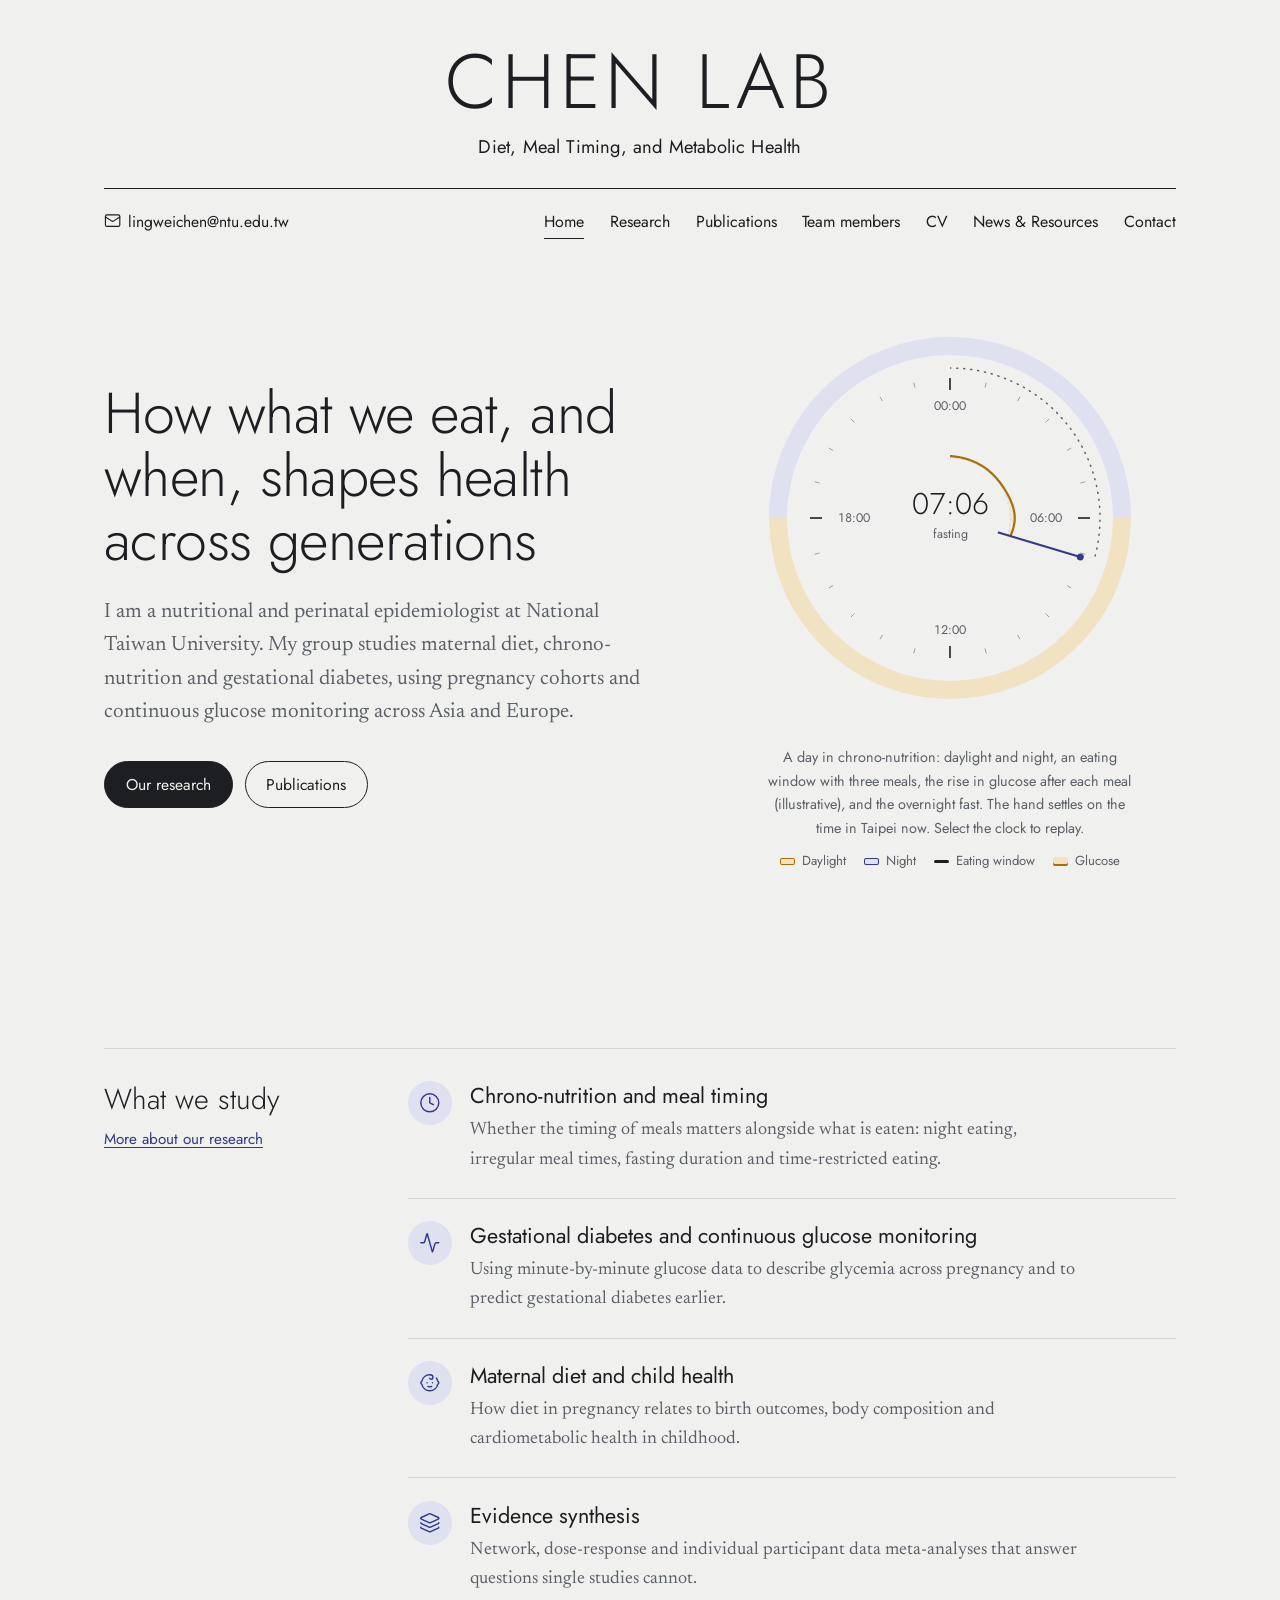
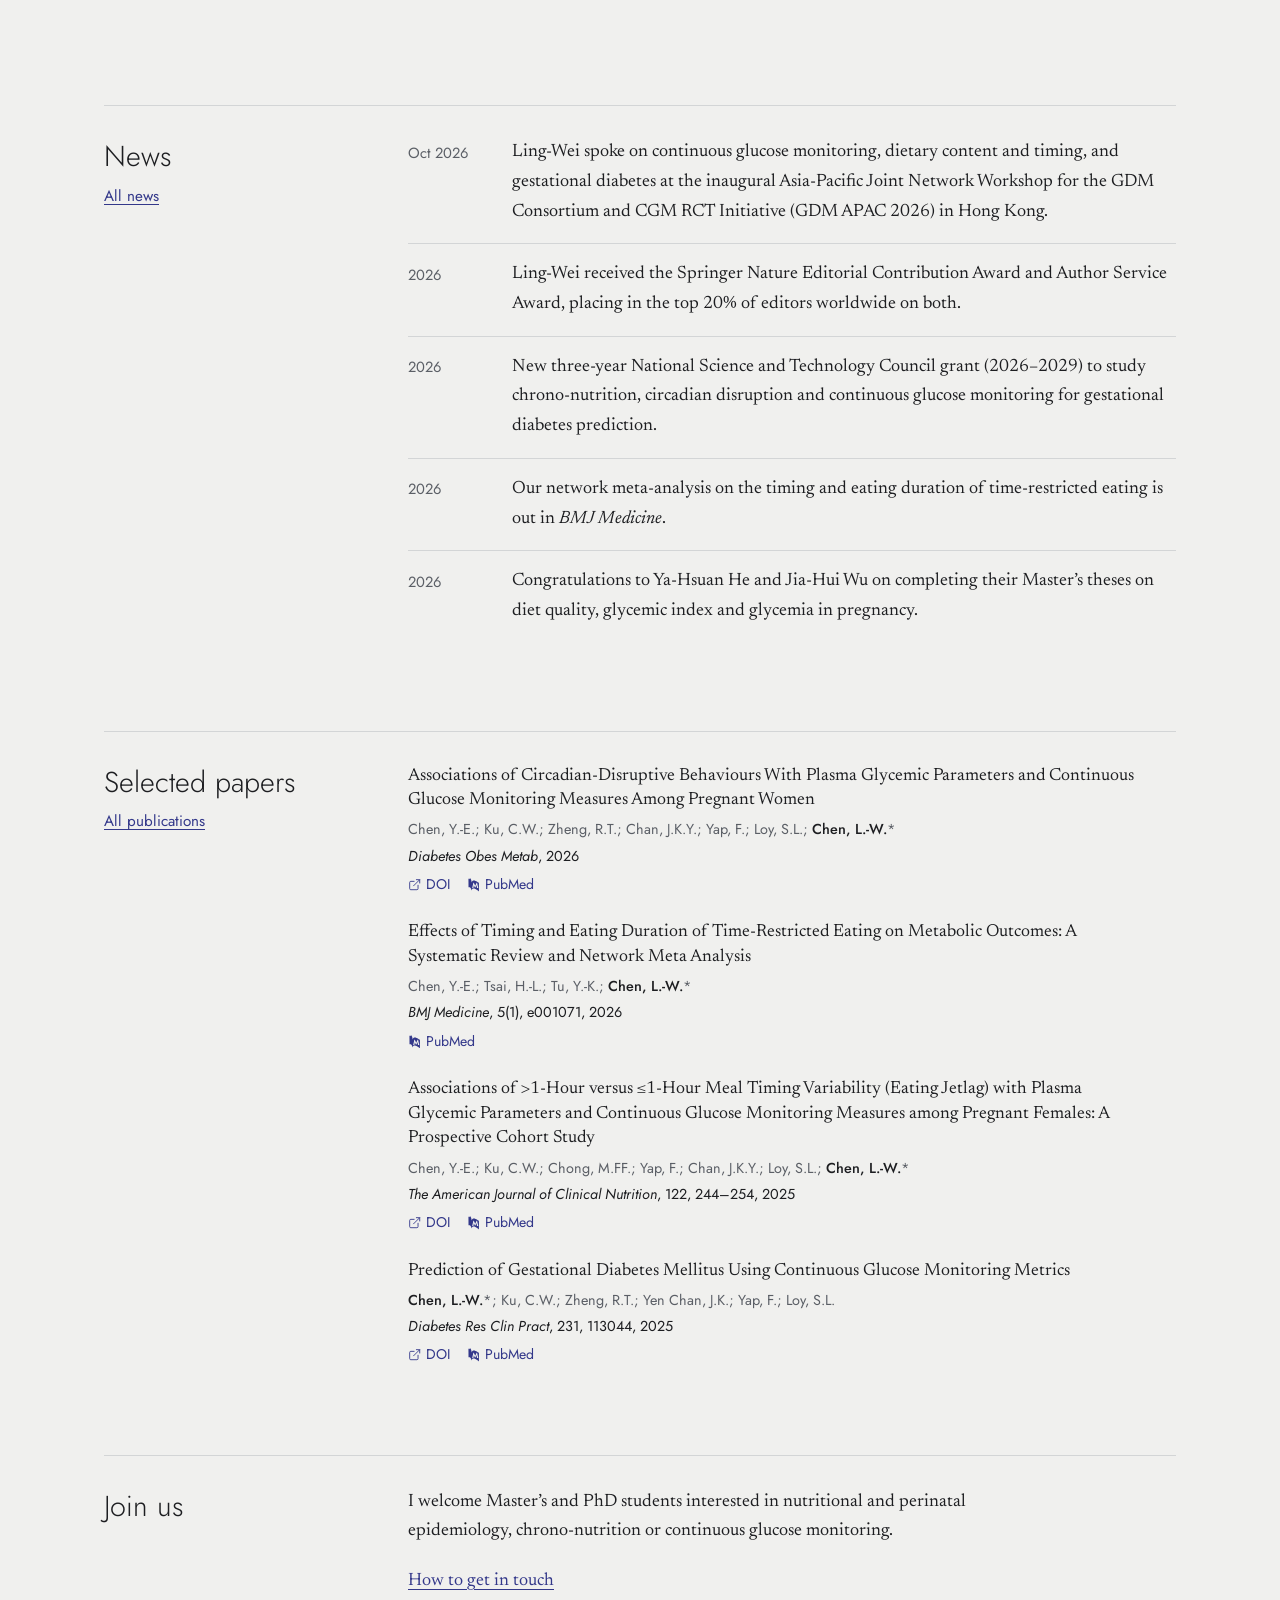
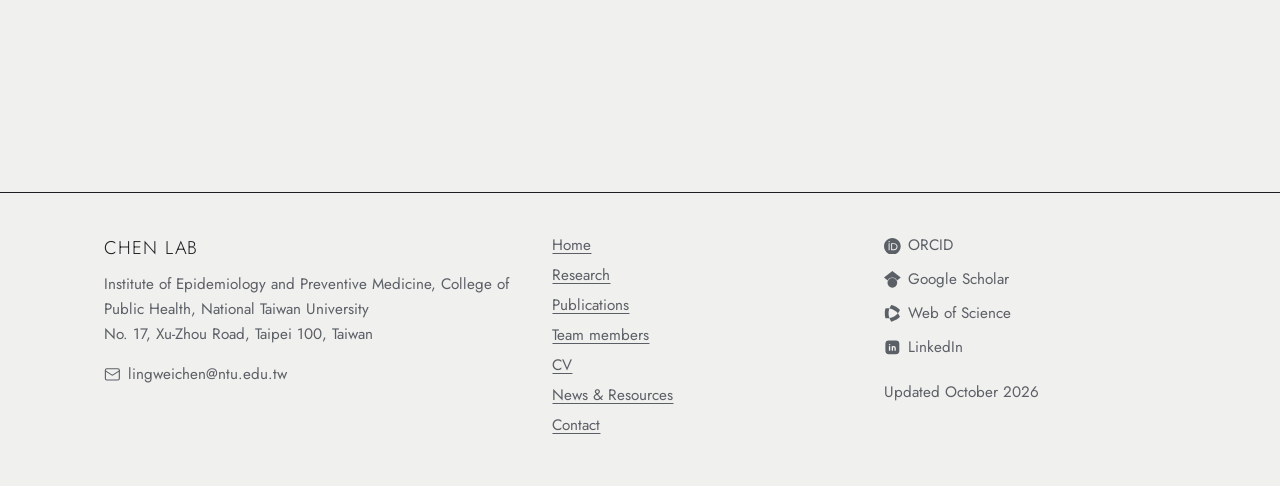
==== commit ef4f6e2b: "Add files via upload" ====
--- a/index.html
+++ b/index.html
@@ -28,11 +28,12 @@
           </div>
         </div>
         <figure class="dial-figure" data-render="dial">
-          <figcaption>A day in chrono-nutrition: daylight and darkness, an eating window with three meals, and the overnight fast. The hand shows the time in Taipei now.</figcaption>
+          <figcaption>A day in chrono-nutrition: daylight and night, an eating window with three meals, the rise in glucose after each meal (illustrative), and the overnight fast. The hand settles on the time in Taipei now. Select the clock to replay.</figcaption>
           <div class="dial-key" aria-hidden="true">
             <span><i class="swatch day"></i>Daylight</span>
             <span><i class="swatch night"></i>Night</span>
             <span><i class="swatch eat"></i>Eating window</span>
+            <span><i class="swatch glucose"></i>Glucose</span>
           </div>
         </figure>
       </div>
--- a/style.css
+++ b/style.css
@@ -644,3 +644,41 @@
 .split.stacked { grid-template-columns: minmax(0, 1fr); }
 .split.stacked > header { max-width: 40rem; }
 .split.stacked .map-frame { max-width: 60rem; }
+
+/* ---------- Publication links and citations ---------- */
+
+.pub-links { display: flex; flex-wrap: wrap; gap: 0.3rem 1.1rem; }
+.pub-links a { text-decoration: none; }
+.pub-links a:hover { text-decoration: underline; }
+.pub-links .cites { color: var(--day); font-weight: 500; display: inline-flex; align-items: center; }
+.pub-links .icon.lead { width: 0.95em; height: 0.95em; margin-right: 0.3em; }
+.pubs.ranked { counter-reset: rank; }
+.pubs.ranked .pub { position: relative; padding-left: 2.6rem; }
+.pubs.ranked .pub::before {
+  counter-increment: rank; content: counter(rank);
+  position: absolute; left: 0; top: 0.1rem;
+  font-family: var(--sans); font-weight: 300; font-size: 1.35rem; color: var(--muted);
+  font-variant-numeric: tabular-nums;
+}
+
+/* ---------- Home page intro animation ---------- */
+
+.meal-dot { transform: scale(0); transition: transform 0.5s cubic-bezier(0.34, 1.7, 0.64, 1); }
+.meal-dot.on { transform: scale(1); }
+.dial-figure .dial:focus-visible { outline: 2px solid var(--night); outline-offset: 6px; border-radius: 50%; }
+.swatch.glucose { background: var(--day-soft); box-shadow: inset 0 -2px 0 var(--day); height: 0.55rem; }
+
+.hero h1, .hero .lede, .hero .actions, .dial-figure figcaption, .dial-key {
+  animation: rise 0.9s cubic-bezier(0.2, 0.7, 0.2, 1) both;
+}
+.hero .lede { animation-delay: 0.15s; }
+.hero .actions { animation-delay: 0.3s; }
+.dial-figure figcaption, .dial-key { animation-delay: 0.6s; }
+.dial-figure .dial { animation: fade 1s 0.2s ease both; }
+@keyframes rise { from { opacity: 0; transform: translateY(14px); } to { opacity: 1; transform: none; } }
+@keyframes fade { from { opacity: 0; } to { opacity: 1; } }
+
+@media (prefers-reduced-motion: reduce) {
+  .meal-dot { transition: none; }
+  .hero h1, .hero .lede, .hero .actions, .dial-figure figcaption, .dial-key, .dial-figure .dial { animation: none; }
+}
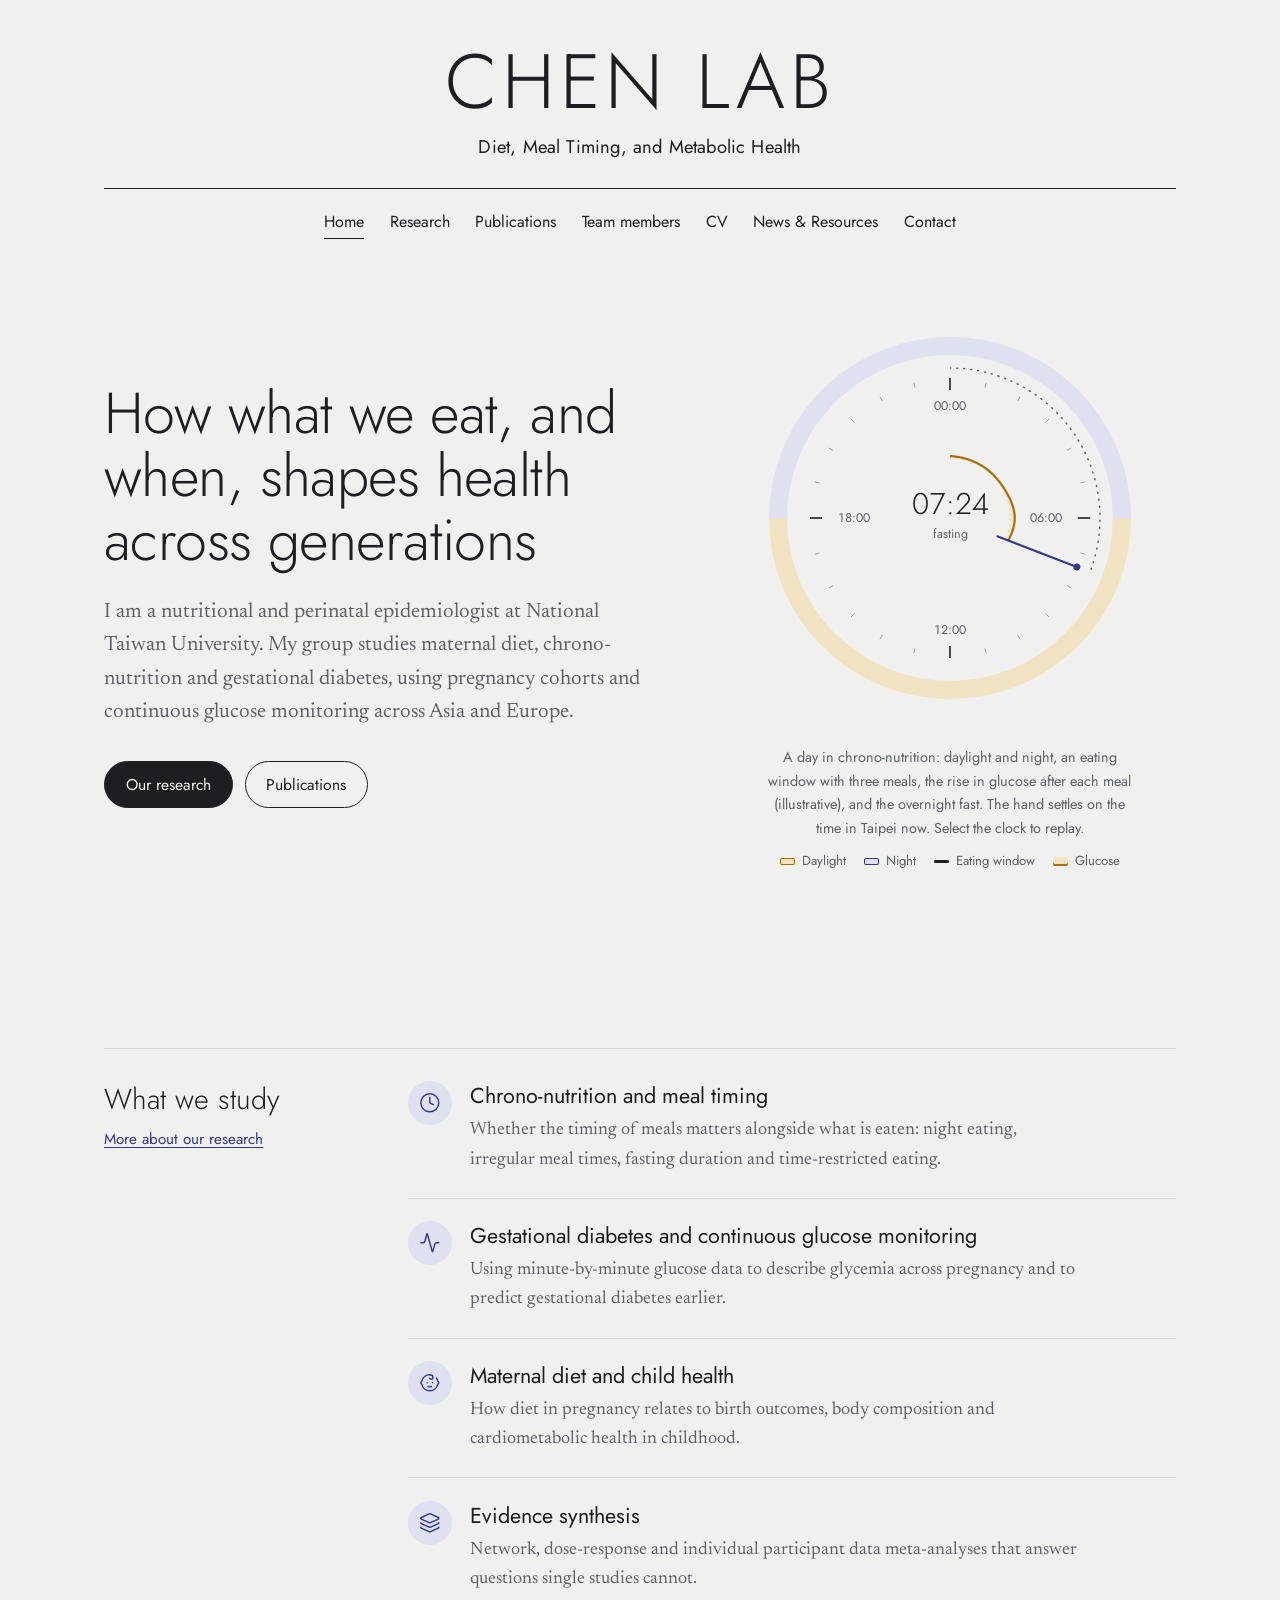
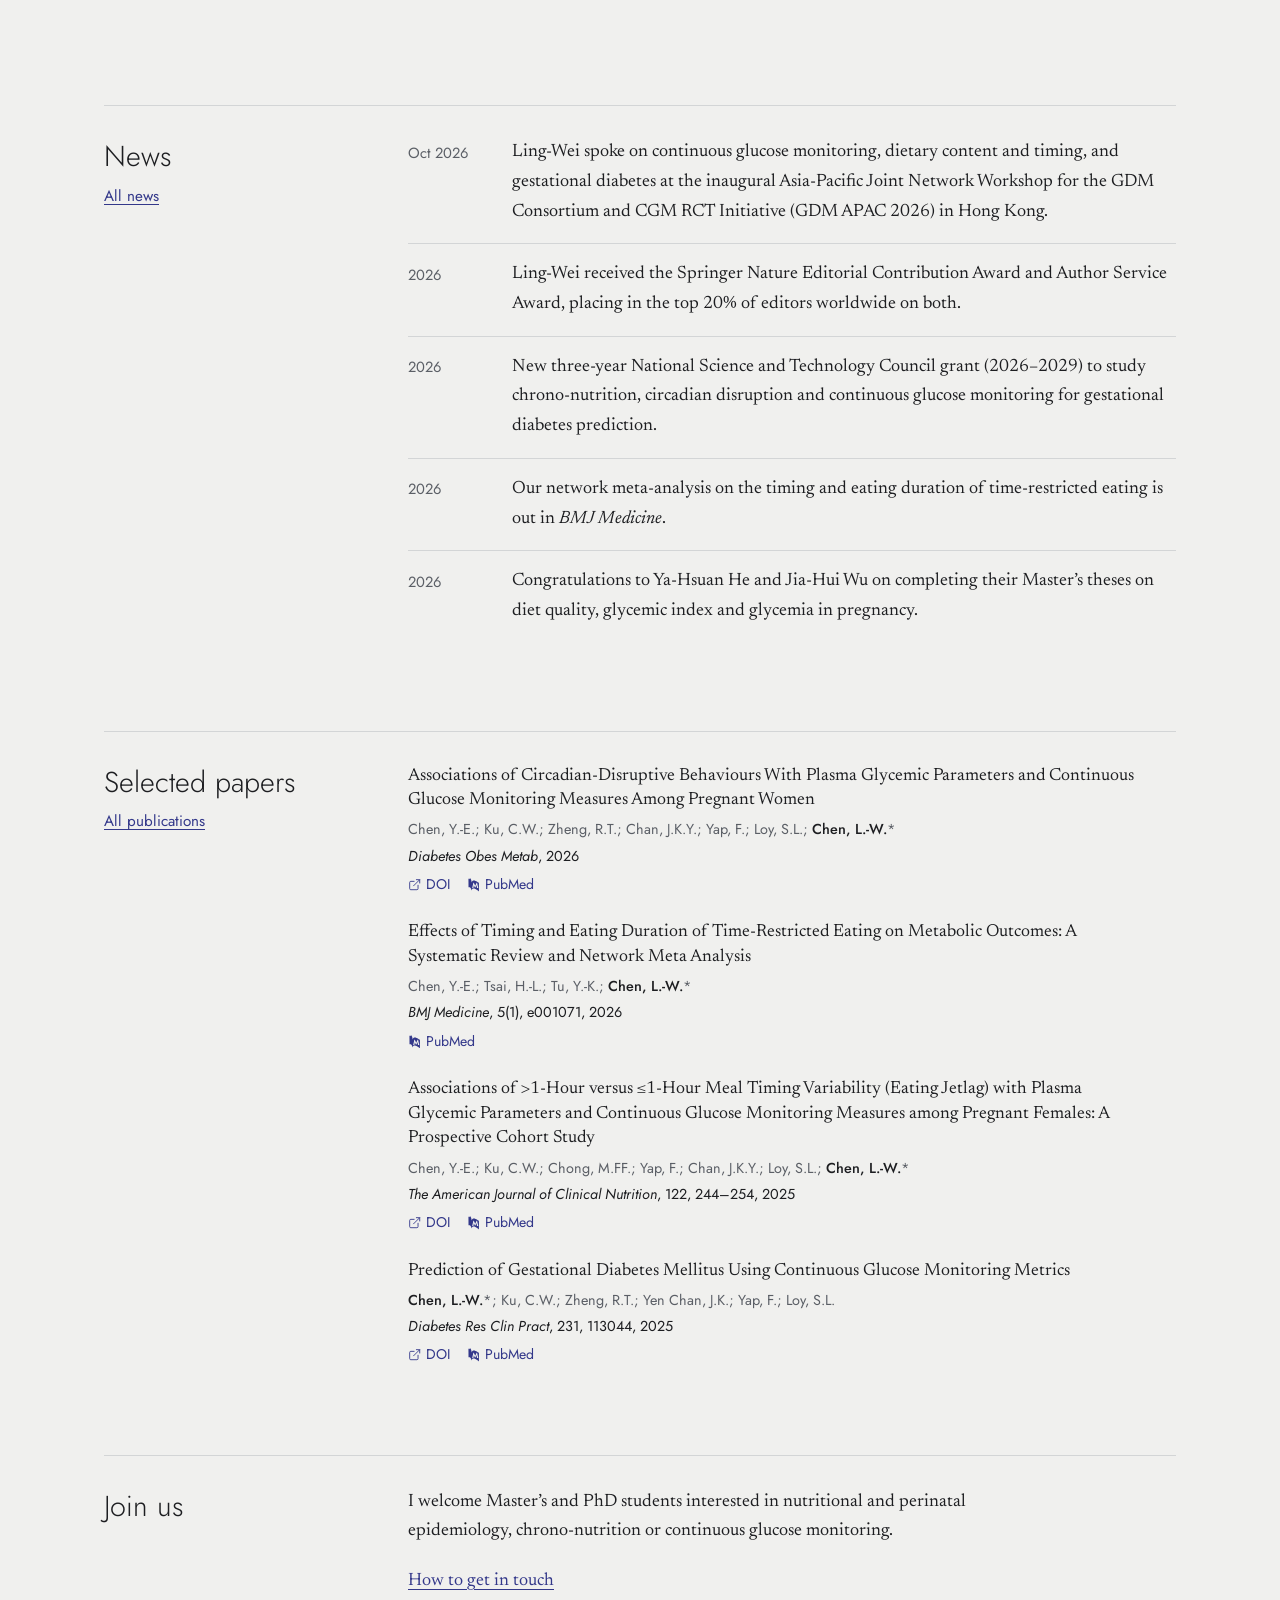
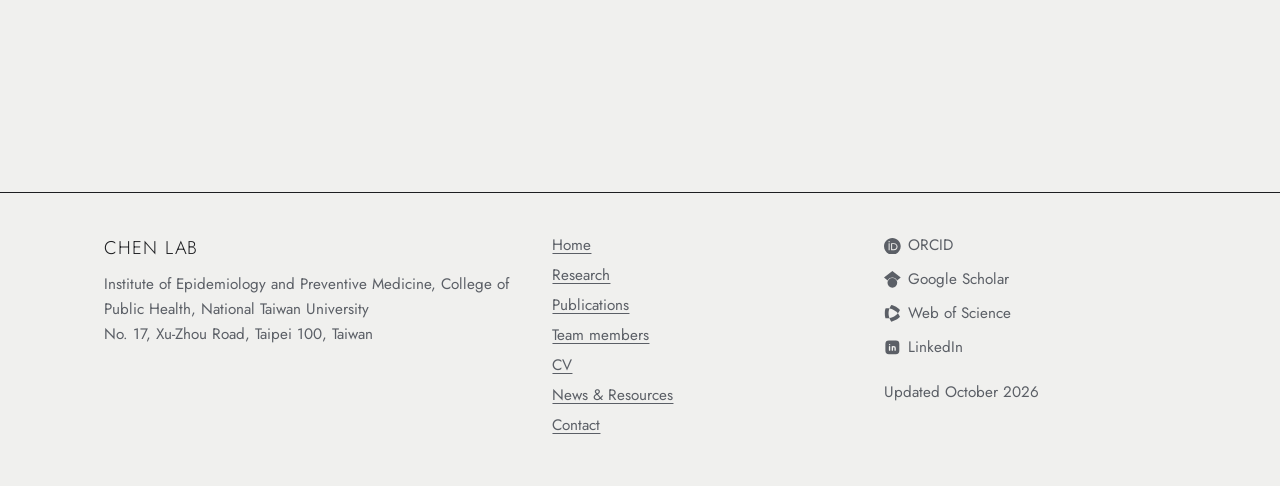
==== commit 0a67e8da: "Update index.html" ====
--- a/index.html
+++ b/index.html
@@ -3,7 +3,7 @@
 <head>
   <meta charset="utf-8">
   <meta name="viewport" content="width=device-width, initial-scale=1">
-  <title>Ling-Wei Chen | Research in Context</title>
+  <title>Ling-Wei Chen | Diet, Meal Timing, and Metabolic Health </title>
   <meta name="description" content="Ling-Wei Chen, nutritional and perinatal epidemiologist at National Taiwan University: maternal diet, chrono-nutrition, gestational diabetes and continuous glucose monitoring.">
   <meta name="theme-color" content="#f0f0ee" media="(prefers-color-scheme: light)">
   <meta name="theme-color" content="#15161a" media="(prefers-color-scheme: dark)">
--- a/style.css
+++ b/style.css
@@ -682,3 +682,7 @@
   .meal-dot { transition: none; }
   .hero h1, .hero .lede, .hero .actions, .dial-figure figcaption, .dial-key, .dial-figure .dial { animation: none; }
 }
+
+/* menu centred under the name (no email on the left) */
+.menu-row { justify-content: center; }
+@media (max-width: 60rem) { .menu-row { justify-content: flex-end; } }
